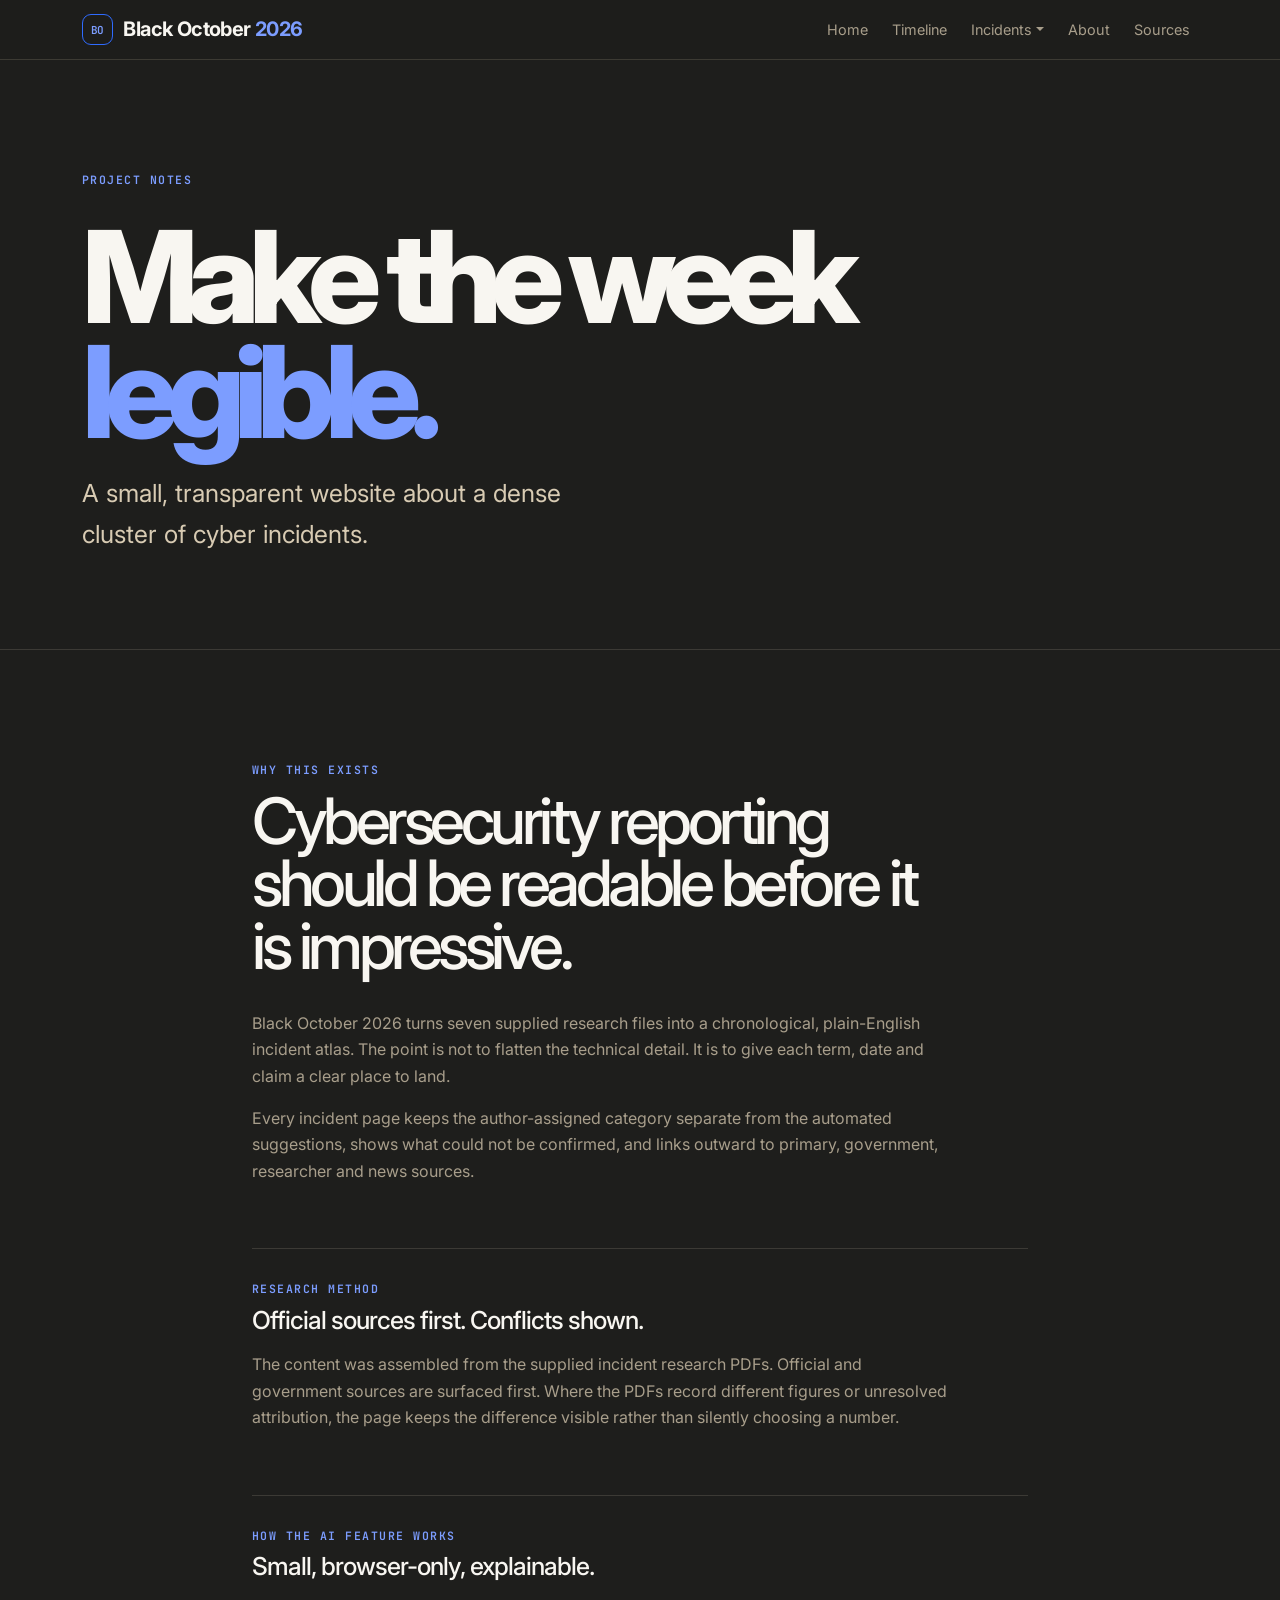
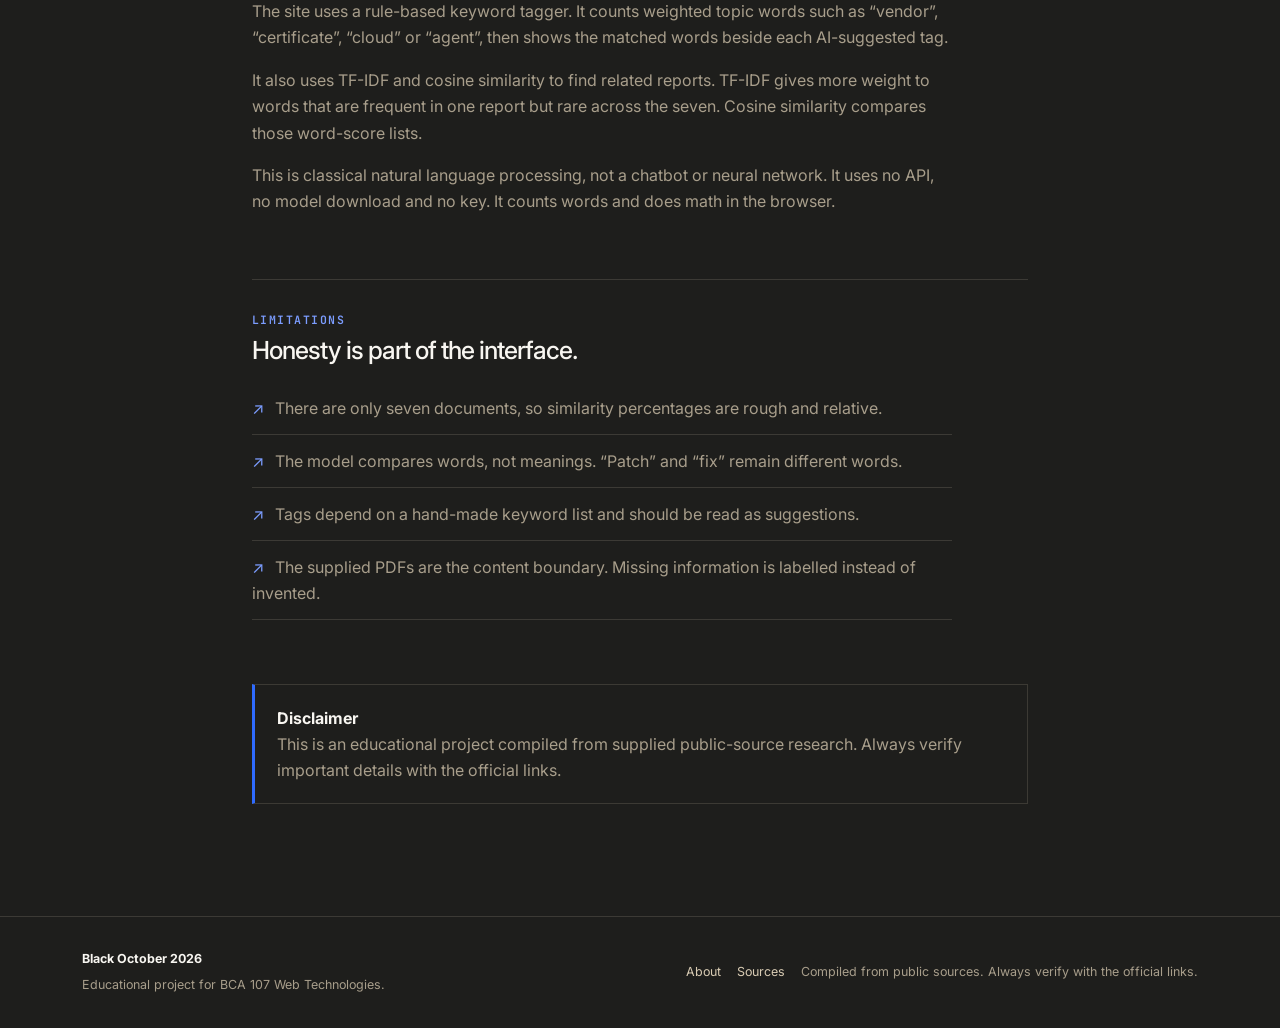
==== about.html @ 9a04f2e3 "First Commit" ====
<!doctype html><html lang="en"><head><meta charset="utf-8"><meta name="viewport" content="width=device-width, initial-scale=1"><meta name="description" content="Black October 2026: a sourced timeline of seven cybersecurity incidents."><title>About the project · Black October 2026</title><link rel="preconnect" href="https://fonts.googleapis.com"><link rel="preconnect" href="https://fonts.gstatic.com" crossorigin><link href="https://fonts.googleapis.com/css2?family=Inter:wght@400;500;600;700;800&family=JetBrains+Mono:wght@400;600&display=swap" rel="stylesheet"><link href="https://cdn.jsdelivr.net/npm/bootstrap@5.3.3/dist/css/bootstrap.min.css" rel="stylesheet"><link rel="stylesheet" href="css/style.css"></head><body  data-root=""><nav class="navbar navbar-expand-lg site-nav sticky-top" aria-label="Primary navigation"><div class="container"><a class="navbar-brand" href="index.html"><span class="brand-mark" aria-hidden="true">BO</span><span>Black October <span class="brand-year">2026</span></span></a><button class="navbar-toggler" type="button" data-bs-toggle="collapse" data-bs-target="#siteNav" aria-controls="siteNav" aria-expanded="false" aria-label="Toggle navigation"><span class="navbar-toggler-icon"></span></button><div class="collapse navbar-collapse" id="siteNav"><ul class="navbar-nav ms-auto align-items-lg-center gap-lg-2"><li class="nav-item"><a class="nav-link" href="index.html">Home</a></li><li class="nav-item"><a class="nav-link" href="index.html#timeline">Timeline</a></li><li class="nav-item dropdown"><a class="nav-link dropdown-toggle" href="#" role="button" data-bs-toggle="dropdown" aria-expanded="false">Incidents</a><ul class="dropdown-menu dropdown-menu-end" id="incident-menu"><li><span class="dropdown-item-text text-muted">Loading incidents…</span></li></ul></li><li class="nav-item"><a class="nav-link" href="about.html">About</a></li><li class="nav-item"><a class="nav-link" href="sources.html">Sources</a></li></ul></div></div></nav><main><section class="page-hero"><div class="container"><div class="eyebrow">Project notes</div><h1>Make the week<br><span>legible.</span></h1><p class="hero-lede">A small, transparent website about a dense cluster of cyber incidents.</p></div></section><section class="content-section"><div class="container narrow-copy"><div class="content-kicker">Why this exists</div><h2>Cybersecurity reporting should be readable before it is impressive.</h2><p>Black October 2026 turns seven supplied research files into a chronological, plain-English incident atlas. The point is not to flatten the technical detail. It is to give each term, date and claim a clear place to land.</p><p>Every incident page keeps the author-assigned category separate from the automated suggestions, shows what could not be confirmed, and links outward to primary, government, researcher and news sources.</p><div class="rule-block"><div class="content-kicker">Research method</div><h3>Official sources first. Conflicts shown.</h3><p>The content was assembled from the supplied incident research PDFs. Official and government sources are surfaced first. Where the PDFs record different figures or unresolved attribution, the page keeps the difference visible rather than silently choosing a number.</p></div><div class="rule-block"><div class="content-kicker">How the AI feature works</div><h3>Small, browser-only, explainable.</h3><p>The site uses a rule-based keyword tagger. It counts weighted topic words such as “vendor”, “certificate”, “cloud” or “agent”, then shows the matched words beside each AI-suggested tag.</p><p>It also uses TF-IDF and cosine similarity to find related reports. TF-IDF gives more weight to words that are frequent in one report but rare across the seven. Cosine similarity compares those word-score lists.</p><p>This is classical natural language processing, not a chatbot or neural network. It uses no API, no model download and no key. It counts words and does math in the browser.</p></div><div class="rule-block"><div class="content-kicker">Limitations</div><h3>Honesty is part of the interface.</h3><ul class="lesson-list"><li>There are only seven documents, so similarity percentages are rough and relative.</li><li>The model compares words, not meanings. “Patch” and “fix” remain different words.</li><li>Tags depend on a hand-made keyword list and should be read as suggestions.</li><li>The supplied PDFs are the content boundary. Missing information is labelled instead of invented.</li></ul></div><div class="disclaimer-box"><strong>Disclaimer</strong><p class="mb-0">This is an educational project compiled from supplied public-source research. Always verify important details with the official links.</p></div></div></section></main><footer class="site-footer"><div class="container d-flex flex-column flex-md-row justify-content-between gap-3"><div><div class="footer-title">Black October 2026</div><p class="mb-0">Educational project for BCA 107 Web Technologies.</p></div><div class="footer-links"><a href="about.html">About</a><a href="sources.html">Sources</a><span>Compiled from public sources. Always verify with the official links.</span></div></div></footer><noscript><div class="container"><div class="alert bo-alert my-4">JavaScript is required to load the timeline and incident reports from events.xml.</div></div></noscript><script src="https://cdn.jsdelivr.net/npm/bootstrap@5.3.3/dist/js/bootstrap.bundle.min.js"></script><script src="js/data.js"></script></body></html>
---- css/style.css ----
:root{--bo-charcoal:#1e1e1c;--bo-charcoal-2:#262624;--bo-charcoal-3:#2f2f2c;--bo-sand:#d8cbb3;--bo-sand-dim:#a89e8b;--bo-blue:#2f6bff;--bo-blue-soft:#7c9dff;--bo-line:rgba(216,203,179,.16);--bo-white:#f8f6f1;--bo-radius:14px}*{box-sizing:border-box}html{scroll-behavior:smooth}body{margin:0;background:var(--bo-charcoal);color:var(--bo-sand);font-family:Inter,system-ui,sans-serif;font-size:16px;line-height:1.65}a{color:var(--bo-blue-soft);text-decoration:none}a:hover{color:var(--bo-white)}:focus-visible{outline:3px solid var(--bo-blue-soft);outline-offset:4px}.site-nav{background:rgba(30,30,28,.92);border-bottom:1px solid var(--bo-line);backdrop-filter:blur(18px)}.navbar-brand{display:flex;gap:.65rem;align-items:center;color:var(--bo-white);font-weight:700;letter-spacing:-.03em}.brand-mark{display:grid;place-items:center;width:31px;height:31px;border:1px solid var(--bo-blue);border-radius:9px;color:var(--bo-blue-soft);font:600 11px 'JetBrains Mono',monospace;letter-spacing:-.08em}.brand-year{color:var(--bo-blue-soft)}.nav-link{color:var(--bo-sand-dim)!important;font-size:.9rem}.nav-link:hover,.nav-link:focus{color:var(--bo-white)!important}.navbar-toggler{border-color:var(--bo-line)}.navbar-toggler-icon{filter:invert(1)}.dropdown-menu{background:var(--bo-charcoal-2);border:1px solid var(--bo-line);border-radius:12px;padding:.5rem}.dropdown-item{color:var(--bo-sand);border-radius:8px;font-size:.9rem}.dropdown-item:hover{color:var(--bo-white);background:var(--bo-charcoal-3)}.hero-section{position:relative;overflow:hidden;min-height:600px;display:flex;align-items:center;border-bottom:1px solid var(--bo-line)}.hero-section:before{content:'';position:absolute;width:680px;height:680px;right:-220px;top:-250px;background:radial-gradient(circle,rgba(47,107,255,.20),transparent 66%);pointer-events:none}.hero-inner{position:relative;padding:8rem 1rem 7rem}.eyebrow,.content-kicker,.section-kicker{font:600 .72rem 'JetBrains Mono',monospace;letter-spacing:.13em;text-transform:uppercase;color:var(--bo-blue-soft)}.eyebrow-line{display:inline-block;width:42px;border-top:1px solid var(--bo-blue);vertical-align:middle;margin:0 .6rem}.hero-section h1,.page-hero h1{font-size:clamp(4rem,11vw,9.4rem);line-height:.9;letter-spacing:-.085em;color:var(--bo-white);margin:2rem 0 1.6rem;font-weight:800}.hero-section h1 span,.page-hero h1 span{color:var(--bo-blue-soft)}.hero-lede{font-size:clamp(1.25rem,2vw,1.55rem);color:var(--bo-sand);max-width:33rem;margin-bottom:.35rem}.hero-meta{font:400 .78rem 'JetBrains Mono',monospace;color:var(--bo-sand-dim)}.hero-actions{display:flex;flex-wrap:wrap;gap:.75rem;margin-top:2.4rem}.bo-btn{background:var(--bo-blue);border:1px solid var(--bo-blue);color:white;border-radius:9px;padding:.75rem 1.1rem;font-weight:600}.bo-btn:hover{background:#4b7dff;border-color:#4b7dff;color:white}.bo-btn-outline{border:1px solid var(--bo-line);border-radius:9px;color:var(--bo-sand);padding:.75rem 1.1rem}.bo-btn-outline:hover{background:var(--bo-charcoal-3);border-color:var(--bo-sand-dim);color:var(--bo-white)}.stats-strip{border-bottom:1px solid var(--bo-line);padding:1rem 0}.stat-card{min-height:106px;background:var(--bo-charcoal-2);border:1px solid var(--bo-line);border-radius:12px;padding:1.1rem 1.2rem;display:flex;flex-direction:column;justify-content:space-between}.stat-card strong{font:600 clamp(1.8rem,4vw,2.75rem) 'JetBrains Mono',monospace;color:var(--bo-white);letter-spacing:-.08em}.stat-card span{font-size:.74rem;text-transform:uppercase;letter-spacing:.1em;color:var(--bo-sand-dim)}.section-block,.reading-section,.content-section{padding:7rem 0}.section-heading{align-items:end;margin-bottom:3.5rem}.section-heading h2,.reading-section h2,.content-section h2{font-size:clamp(2.3rem,5vw,4.5rem);line-height:.98;letter-spacing:-.07em;color:var(--bo-white);margin:.8rem 0}.section-heading h2 span{color:var(--bo-blue-soft)}.section-intro{max-width:27rem;color:var(--bo-sand-dim);margin:0}.filter-panel{border-top:1px solid var(--bo-line);border-bottom:1px solid var(--bo-line);padding:1.25rem 0;margin-bottom:3rem}.filter-top,.filter-controls{display:flex;align-items:end;justify-content:space-between;gap:1rem;flex-wrap:wrap}.filter-controls{margin-top:1rem}.category-chips{display:flex;gap:.5rem;flex-wrap:wrap}.filter-chip{border:1px solid var(--bo-line);background:transparent;color:var(--bo-sand-dim);border-radius:999px;padding:.35rem .75rem;font-size:.8rem}.filter-chip:hover,.filter-chip.active{background:var(--bo-blue);border-color:var(--bo-blue);color:white}.clear-btn{border:0;background:none;color:var(--bo-blue-soft);font-size:.82rem}.control-label{display:flex;flex-direction:column;gap:.35rem;color:var(--bo-sand-dim);font:600 .68rem 'JetBrains Mono',monospace;text-transform:uppercase;letter-spacing:.08em;min-width:170px}.search-control{flex:1;max-width:360px}.bo-select,.bo-input{background:var(--bo-charcoal-2);border:1px solid var(--bo-line);color:var(--bo-sand);border-radius:8px;font:400 .86rem Inter,sans-serif;text-transform:none;letter-spacing:0}.bo-select:focus,.bo-input:focus{background:var(--bo-charcoal-3);border-color:var(--bo-blue);color:var(--bo-white);box-shadow:0 0 0 .18rem rgba(47,107,255,.18)}.bo-select option{background:var(--bo-charcoal-2)}.result-count{font:400 .76rem 'JetBrains Mono',monospace;color:var(--bo-sand-dim);margin-left:auto}.timeline-list{position:relative;padding:1rem 0}.timeline-list:before{content:'';position:absolute;top:0;bottom:0;left:50%;width:1px;background:var(--bo-line)}.timeline-item{width:50%;position:relative;padding:0 3.5rem 5.5rem}.timeline-left{padding-right:3.5rem}.timeline-right{margin-left:50%;padding-left:3.5rem}.timeline-dot{position:absolute;top:3.05rem;width:11px;height:11px;border-radius:50%;background:var(--bo-blue);box-shadow:0 0 0 6px rgba(47,107,255,.1)}.timeline-left .timeline-dot{right:-6px}.timeline-right .timeline-dot{left:-5px}.date-chip{font:600 .72rem 'JetBrains Mono',monospace;color:var(--bo-blue-soft);margin-bottom:.75rem}.timeline-card,.read-card,.source-card,.related-card{background:var(--bo-charcoal-2);border:1px solid var(--bo-line);border-radius:var(--bo-radius);transition:transform .18s ease,background .18s ease,border-color .18s ease}.timeline-card{padding:1.45rem}.timeline-card:hover,.timeline-card:focus{transform:translateY(-3px);background:var(--bo-charcoal-3);border-color:rgba(124,157,255,.45)}.card-topline,.badge-row,.incident-meta,.ai-row,.source-card-top{display:flex;align-items:center;gap:.5rem;flex-wrap:wrap}.card-topline{justify-content:space-between}.mono-label,.source-id{font:600 .72rem 'JetBrains Mono',monospace;color:var(--bo-blue-soft)}.bo-badge{display:inline-flex;align-items:center;border-radius:999px;padding:.24rem .55rem;font-size:.68rem;line-height:1.2;border:1px solid var(--bo-line);color:var(--bo-sand-dim)}.category-badge{color:var(--bo-sand)}.severity-critical{background:var(--bo-blue);border-color:var(--bo-blue);color:white}.severity-high{border-color:var(--bo-blue-soft);color:var(--bo-blue-soft)}.severity-medium{border-color:var(--bo-sand-dim);color:var(--bo-sand)}.timeline-card h3{font-size:1.35rem;line-height:1.15;letter-spacing:-.04em;color:var(--bo-white);margin:1.2rem 0 .75rem}.timeline-card p{color:var(--bo-sand-dim);font-size:.94rem;margin-bottom:1rem}.ai-tags{display:flex;align-items:center;gap:.4rem;flex-wrap:wrap;margin:1rem 0}.ai-tags>span:first-child{font:600 .66rem 'JetBrains Mono',monospace;text-transform:uppercase;letter-spacing:.08em;color:var(--bo-sand-dim)}.ai-badge{color:var(--bo-blue-soft);border-color:rgba(124,157,255,.35);cursor:help}.report-link{display:inline-flex;gap:.3rem;color:var(--bo-white);font-size:.88rem;font-weight:600}.report-link:hover{color:var(--bo-blue-soft)}.empty-state{border:1px dashed var(--bo-line);border-radius:var(--bo-radius);padding:4rem;text-align:center}.empty-state h3{color:var(--bo-white);margin:.5rem 0}.empty-kicker{font:600 .7rem 'JetBrains Mono',monospace;color:var(--bo-blue-soft);text-transform:uppercase}.read-card{height:100%;padding:1.5rem}.read-card:hover{transform:translateY(-3px);background:var(--bo-charcoal-3)}.card-index{font:600 .72rem 'JetBrains Mono',monospace;color:var(--bo-blue-soft)}.read-card h3{color:var(--bo-white);font-size:1.2rem;margin:3rem 0 .7rem}.read-card p{color:var(--bo-sand-dim);font-size:.93rem;margin:0}.site-footer{border-top:1px solid var(--bo-line);padding:2rem 0;color:var(--bo-sand-dim);font-size:.78rem}.footer-title{color:var(--bo-white);font-weight:700;margin-bottom:.35rem}.footer-links{display:flex;gap:1rem;flex-wrap:wrap;align-items:center}.footer-links a{color:var(--bo-sand)}.page-hero{border-bottom:1px solid var(--bo-line);padding:7rem 0 5.5rem}.page-hero.compact{padding-bottom:4rem}.page-hero h1{font-size:clamp(4rem,10vw,8rem);margin-bottom:1.5rem}.narrow-copy{max-width:800px}.narrow-copy>h2{max-width:680px;margin-bottom:2rem}.narrow-copy p{max-width:70ch;color:var(--bo-sand-dim)}.rule-block{border-top:1px solid var(--bo-line);margin-top:4rem;padding-top:2rem}.rule-block h3{color:var(--bo-white);font-size:1.55rem;letter-spacing:-.04em;margin:.6rem 0 1rem}.lesson-list{list-style:none;padding:0;color:var(--bo-sand-dim);max-width:70ch}.lesson-list li{border-bottom:1px solid var(--bo-line);padding:.8rem 0}.lesson-list li:before{content:'↗';color:var(--bo-blue-soft);margin-right:.7rem}.disclaimer-box{margin-top:4rem;border:1px solid var(--bo-line);border-left:3px solid var(--bo-blue);padding:1.2rem 1.4rem;color:var(--bo-sand-dim)}.disclaimer-box strong{color:var(--bo-white)}.source-group{margin-bottom:5rem}.source-group-heading{border-bottom:1px solid var(--bo-line);padding-bottom:1.25rem;margin-bottom:1rem}.source-group-heading h2,.glossary-heading h2{font-size:2rem;margin:.45rem 0;color:var(--bo-white);letter-spacing:-.05em}.source-stack{display:grid;gap:.75rem}.source-card{padding:1.25rem}.source-card.source-primary{border-left:3px solid var(--bo-blue)}.source-card:hover{background:var(--bo-charcoal-3)}.source-card-top{justify-content:space-between}.source-type{font:600 .64rem 'JetBrains Mono',monospace;color:var(--bo-blue-soft);text-transform:uppercase;letter-spacing:.06em}.source-card h3{color:var(--bo-white);font-size:1.05rem;line-height:1.3;margin:.8rem 0 .35rem}.source-meta{font:400 .72rem 'JetBrains Mono',monospace;color:var(--bo-sand-dim)}.source-card p{color:var(--bo-sand-dim);font-size:.88rem;margin:.8rem 0}.source-link{font-size:.82rem;font-weight:600}.glossary-heading{border-top:1px solid var(--bo-line);padding-top:3rem;margin-top:1rem}.glossary-grid{display:grid;grid-template-columns:repeat(2,minmax(0,1fr));gap:.75rem;margin-top:1.5rem}.glossary-row{padding:1rem 1.1rem;border:1px solid var(--bo-line);border-radius:10px;background:var(--bo-charcoal-2)}.glossary-row dt{color:var(--bo-white);font-weight:600;margin-bottom:.3rem}.glossary-row dd{color:var(--bo-sand-dim);font-size:.88rem;margin:0}.incident-main{padding:2rem 0 6rem}.breadcrumb-row{display:flex;gap:.55rem;flex-wrap:wrap;color:var(--bo-sand-dim);font:400 .72rem 'JetBrains Mono',monospace;padding:1rem 0 3rem}.breadcrumb-row a{color:var(--bo-blue-soft)}.incident-layout{display:grid;grid-template-columns:190px minmax(0,820px);gap:5rem;align-items:start;justify-content:center}.report-aside{position:sticky;top:100px}.aside-label{font:600 .67rem 'JetBrains Mono',monospace;color:var(--bo-sand-dim);text-transform:uppercase;letter-spacing:.1em;margin-bottom:1rem}.report-nav{border-left:1px solid var(--bo-line);display:grid}.report-nav a{padding:.3rem 0 .3rem 1rem;color:var(--bo-sand-dim);font-size:.8rem}.report-nav a:hover{color:var(--bo-white);border-left:2px solid var(--bo-blue);margin-left:-1px}.incident-header{border-bottom:1px solid var(--bo-line);padding-bottom:3rem;margin-bottom:3rem}.incident-number{font:600 .72rem 'JetBrains Mono',monospace;color:var(--bo-blue-soft);text-transform:uppercase;letter-spacing:.12em}.incident-header h1{color:var(--bo-white);font-size:clamp(2.5rem,5vw,5rem);line-height:.98;letter-spacing:-.07em;margin:1.25rem 0}.incident-meta{font:400 .75rem 'JetBrains Mono',monospace;color:var(--bo-sand-dim)}.status-line{color:var(--bo-sand-dim);font-size:.9rem;margin:1.5rem 0 0;max-width:70ch}.report-section{scroll-margin-top:100px;border-bottom:1px solid var(--bo-line);padding:0 0 3.5rem;margin-bottom:3.5rem}.report-section h2{color:var(--bo-white);font-size:2.3rem;letter-spacing:-.06em;line-height:1;margin:.65rem 0 1.7rem}.copy-stack{max-width:70ch}.copy-stack p{color:var(--bo-sand-dim);margin-bottom:1.1rem}.facts-grid{display:grid;grid-template-columns:repeat(2,minmax(0,1fr));border:1px solid var(--bo-line);border-radius:var(--bo-radius);overflow:hidden}.fact-cell{padding:1.15rem;border-right:1px solid var(--bo-line);border-bottom:1px solid var(--bo-line)}.fact-cell:nth-child(even){border-right:0}.fact-cell dt{font:600 .66rem 'JetBrains Mono',monospace;color:var(--bo-blue-soft);text-transform:uppercase;letter-spacing:.08em;margin-bottom:.45rem}.fact-cell dd{color:var(--bo-sand);margin:0;font-size:.9rem}.mini-timeline{border-left:1px solid var(--bo-blue);padding-left:1.5rem;display:grid;gap:1.5rem}.mini-event{position:relative}.mini-event:before{content:'';position:absolute;left:-1.83rem;top:.4rem;width:9px;height:9px;background:var(--bo-blue);border-radius:50%}.mini-date{font:600 .72rem 'JetBrains Mono',monospace;color:var(--bo-blue-soft)}.mini-event p{color:var(--bo-sand-dim);margin:.35rem 0}.source-refs{display:flex;gap:.4rem}.source-ref{font:600 .7rem 'JetBrains Mono',monospace}.lessons-grid{display:grid;grid-template-columns:repeat(2,minmax(0,1fr));gap:.75rem}.lesson-card{border:1px solid var(--bo-line);padding:1rem;border-radius:10px;background:var(--bo-charcoal-2);display:flex;gap:.85rem}.lesson-card span{font:600 .72rem 'JetBrains Mono',monospace;color:var(--bo-blue-soft)}.lesson-card p{margin:0;color:var(--bo-sand-dim);font-size:.9rem}.glossary-list{display:grid;gap:.7rem}.glossary-list .glossary-row{display:grid;grid-template-columns:220px 1fr;gap:1rem}.bo-accordion .accordion-item{background:var(--bo-charcoal-2);border:1px solid var(--bo-line);border-radius:var(--bo-radius);overflow:hidden}.bo-accordion .accordion-button{background:var(--bo-charcoal-2);color:var(--bo-white);box-shadow:none}.bo-accordion .accordion-button:not(.collapsed){background:var(--bo-charcoal-3);color:var(--bo-white)}.bo-accordion .accordion-button:after{filter:invert(1)}.accordion-body{color:var(--bo-sand-dim)}.muted-copy{color:var(--bo-sand-dim);font-size:.9rem}.info-chip{border:1px solid var(--bo-line);border-radius:50%;width:25px;height:25px;display:grid;place-items:center;color:var(--bo-blue-soft);cursor:help}.related-list{display:grid;grid-template-columns:repeat(3,minmax(0,1fr));gap:.75rem}.related-card{padding:1.1rem}.related-card:hover{background:var(--bo-charcoal-3);transform:translateY(-2px)}.related-card h3{font-size:1rem;color:var(--bo-white);line-height:1.25;margin:0 0 1rem}.similarity{font:600 .68rem 'JetBrains Mono',monospace;color:var(--bo-blue-soft)}.related-card p{color:var(--bo-sand-dim);font-size:.78rem;margin:.6rem 0 0}.incident-nav{display:flex;justify-content:space-between;gap:1rem;margin-top:-1rem}.prev-next{border:1px solid var(--bo-line);border-radius:10px;padding:1rem;display:flex;flex-direction:column;gap:.25rem;max-width:48%;background:var(--bo-charcoal-2)}.prev-next:hover{background:var(--bo-charcoal-3)}.prev-next.next{margin-left:auto;text-align:right}.prev-next span{font:600 .66rem 'JetBrains Mono',monospace;color:var(--bo-blue-soft);text-transform:uppercase}.prev-next strong{color:var(--bo-white);font-size:.9rem}.bo-alert{background:rgba(47,107,255,.12);border:1px solid rgba(124,157,255,.4);color:var(--bo-sand);border-radius:10px}.d-none{display:none!important}@media(max-width:991px){.hero-inner{padding:6rem 1rem}.incident-layout{grid-template-columns:1fr;gap:1rem}.report-aside{position:static}.report-nav{display:flex;flex-wrap:wrap;border-left:0;border-bottom:1px solid var(--bo-line);padding-bottom:.8rem;gap:.15rem .8rem}.report-nav a{padding:.3rem 0}.report-nav a:hover{border-left:0;margin:0;border-bottom:2px solid var(--bo-blue)}.incident-report{max-width:820px}.timeline-item{padding-bottom:4rem}.section-block,.reading-section,.content-section{padding:5rem 0}}@media(max-width:767px){.hero-section{min-height:560px}.hero-section h1{font-size:clamp(4rem,19vw,6.5rem)}.timeline-list:before{left:9px}.timeline-item,.timeline-left,.timeline-right{width:100%;margin:0;padding:0 0 3rem 2.2rem}.timeline-left .timeline-dot,.timeline-right .timeline-dot{left:4px;right:auto}.timeline-card{padding:1.1rem}.filter-controls{align-items:stretch;flex-direction:column}.search-control{max-width:none}.result-count{margin-left:0}.glossary-grid,.lessons-grid,.related-list{grid-template-columns:1fr}.glossary-list .glossary-row{grid-template-columns:1fr;gap:.25rem}.facts-grid{grid-template-columns:1fr}.fact-cell,.fact-cell:nth-child(even){border-right:0}.page-hero{padding:5rem 0 4rem}.incident-header h1{font-size:clamp(2.5rem,12vw,4rem)}.incident-nav{flex-direction:column}.prev-next{max-width:none}.prev-next.next{text-align:left;margin-left:0}.footer-links{align-items:flex-start;flex-direction:column;gap:.45rem}}
@media(prefers-reduced-motion:reduce){*,*:before,*:after{scroll-behavior:auto!important;transition:none!important}}
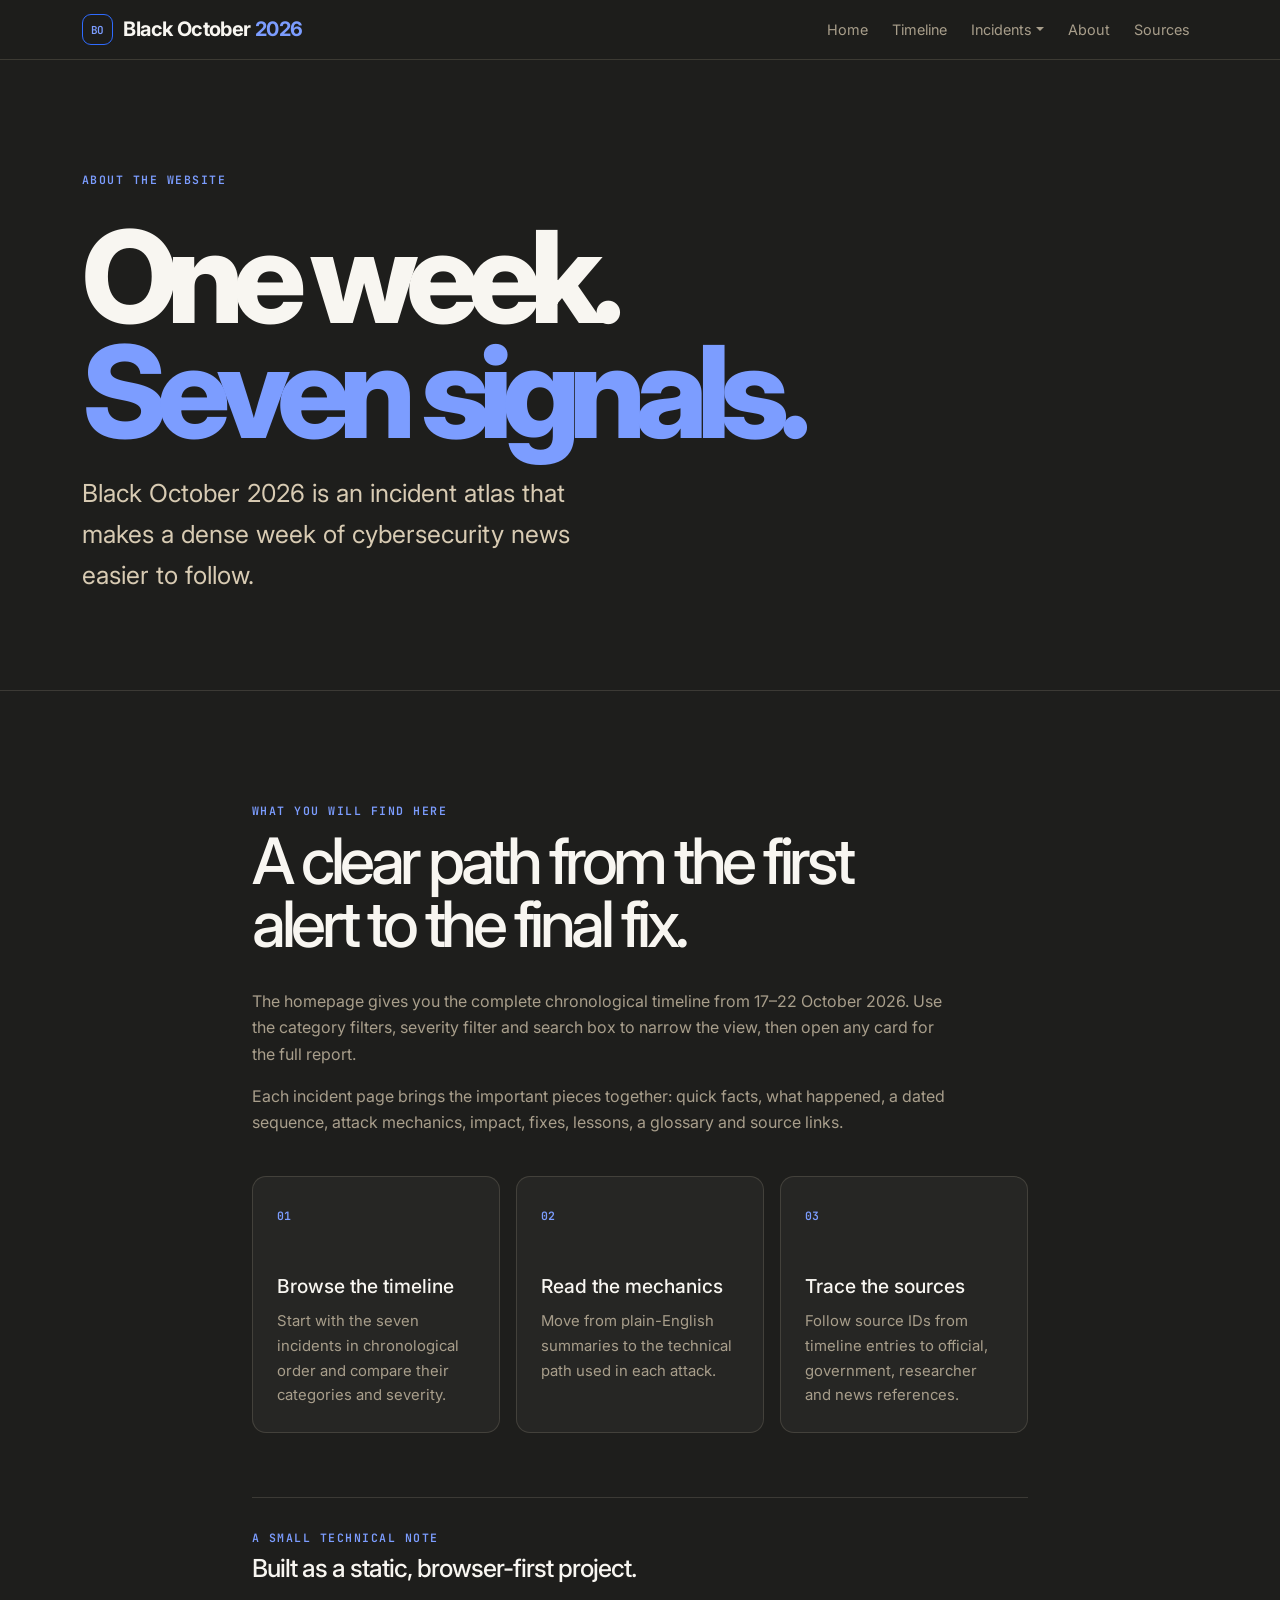
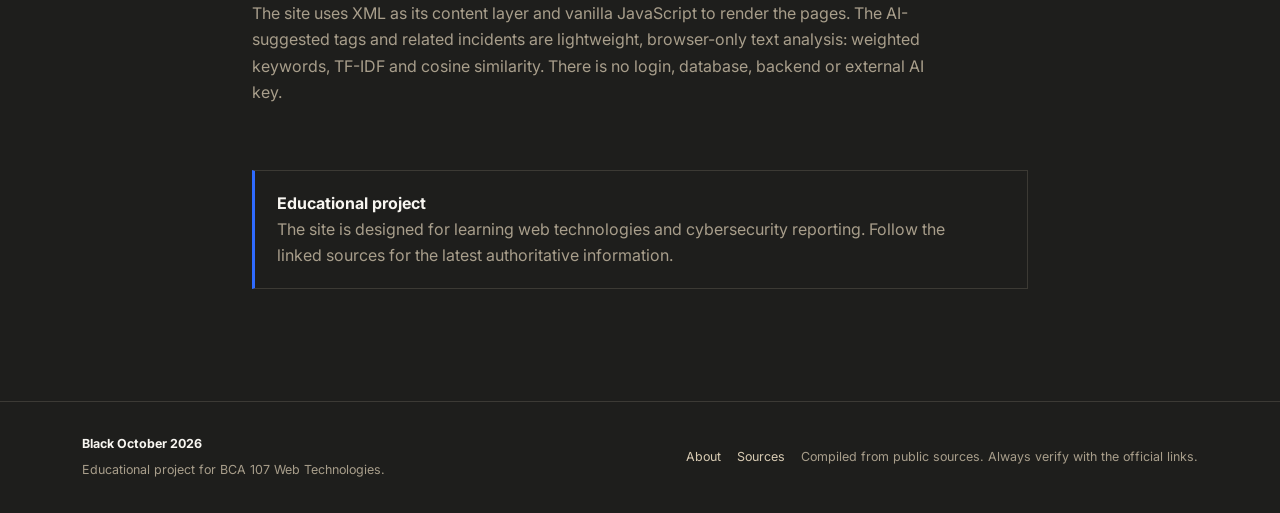
==== commit 7d0aa8cf: "Fix incident content rendering and simplify site overview" ====
--- a/about.html
+++ b/about.html
@@ -1 +1 @@
-<!doctype html><html lang="en"><head><meta charset="utf-8"><meta name="viewport" content="width=device-width, initial-scale=1"><meta name="description" content="Black October 2026: a sourced timeline of seven cybersecurity incidents."><title>About the project · Black October 2026</title><link rel="preconnect" href="https://fonts.googleapis.com"><link rel="preconnect" href="https://fonts.gstatic.com" crossorigin><link href="https://fonts.googleapis.com/css2?family=Inter:wght@400;500;600;700;800&family=JetBrains+Mono:wght@400;600&display=swap" rel="stylesheet"><link href="https://cdn.jsdelivr.net/npm/bootstrap@5.3.3/dist/css/bootstrap.min.css" rel="stylesheet"><link rel="stylesheet" href="css/style.css"></head><body  data-root=""><nav class="navbar navbar-expand-lg site-nav sticky-top" aria-label="Primary navigation"><div class="container"><a class="navbar-brand" href="index.html"><span class="brand-mark" aria-hidden="true">BO</span><span>Black October <span class="brand-year">2026</span></span></a><button class="navbar-toggler" type="button" data-bs-toggle="collapse" data-bs-target="#siteNav" aria-controls="siteNav" aria-expanded="false" aria-label="Toggle navigation"><span class="navbar-toggler-icon"></span></button><div class="collapse navbar-collapse" id="siteNav"><ul class="navbar-nav ms-auto align-items-lg-center gap-lg-2"><li class="nav-item"><a class="nav-link" href="index.html">Home</a></li><li class="nav-item"><a class="nav-link" href="index.html#timeline">Timeline</a></li><li class="nav-item dropdown"><a class="nav-link dropdown-toggle" href="#" role="button" data-bs-toggle="dropdown" aria-expanded="false">Incidents</a><ul class="dropdown-menu dropdown-menu-end" id="incident-menu"><li><span class="dropdown-item-text text-muted">Loading incidents…</span></li></ul></li><li class="nav-item"><a class="nav-link" href="about.html">About</a></li><li class="nav-item"><a class="nav-link" href="sources.html">Sources</a></li></ul></div></div></nav><main><section class="page-hero"><div class="container"><div class="eyebrow">Project notes</div><h1>Make the week<br><span>legible.</span></h1><p class="hero-lede">A small, transparent website about a dense cluster of cyber incidents.</p></div></section><section class="content-section"><div class="container narrow-copy"><div class="content-kicker">Why this exists</div><h2>Cybersecurity reporting should be readable before it is impressive.</h2><p>Black October 2026 turns seven supplied research files into a chronological, plain-English incident atlas. The point is not to flatten the technical detail. It is to give each term, date and claim a clear place to land.</p><p>Every incident page keeps the author-assigned category separate from the automated suggestions, shows what could not be confirmed, and links outward to primary, government, researcher and news sources.</p><div class="rule-block"><div class="content-kicker">Research method</div><h3>Official sources first. Conflicts shown.</h3><p>The content was assembled from the supplied incident research PDFs. Official and government sources are surfaced first. Where the PDFs record different figures or unresolved attribution, the page keeps the difference visible rather than silently choosing a number.</p></div><div class="rule-block"><div class="content-kicker">How the AI feature works</div><h3>Small, browser-only, explainable.</h3><p>The site uses a rule-based keyword tagger. It counts weighted topic words such as “vendor”, “certificate”, “cloud” or “agent”, then shows the matched words beside each AI-suggested tag.</p><p>It also uses TF-IDF and cosine similarity to find related reports. TF-IDF gives more weight to words that are frequent in one report but rare across the seven. Cosine similarity compares those word-score lists.</p><p>This is classical natural language processing, not a chatbot or neural network. It uses no API, no model download and no key. It counts words and does math in the browser.</p></div><div class="rule-block"><div class="content-kicker">Limitations</div><h3>Honesty is part of the interface.</h3><ul class="lesson-list"><li>There are only seven documents, so similarity percentages are rough and relative.</li><li>The model compares words, not meanings. “Patch” and “fix” remain different words.</li><li>Tags depend on a hand-made keyword list and should be read as suggestions.</li><li>The supplied PDFs are the content boundary. Missing information is labelled instead of invented.</li></ul></div><div class="disclaimer-box"><strong>Disclaimer</strong><p class="mb-0">This is an educational project compiled from supplied public-source research. Always verify important details with the official links.</p></div></div></section></main><footer class="site-footer"><div class="container d-flex flex-column flex-md-row justify-content-between gap-3"><div><div class="footer-title">Black October 2026</div><p class="mb-0">Educational project for BCA 107 Web Technologies.</p></div><div class="footer-links"><a href="about.html">About</a><a href="sources.html">Sources</a><span>Compiled from public sources. Always verify with the official links.</span></div></div></footer><noscript><div class="container"><div class="alert bo-alert my-4">JavaScript is required to load the timeline and incident reports from events.xml.</div></div></noscript><script src="https://cdn.jsdelivr.net/npm/bootstrap@5.3.3/dist/js/bootstrap.bundle.min.js"></script><script src="js/data.js"></script></body></html>+<!doctype html><html lang="en"><head><meta charset="utf-8"><meta name="viewport" content="width=device-width, initial-scale=1"><meta name="description" content="Black October 2026: a sourced timeline of seven cybersecurity incidents."><title>About the project · Black October 2026</title><link rel="preconnect" href="https://fonts.googleapis.com"><link rel="preconnect" href="https://fonts.gstatic.com" crossorigin><link href="https://fonts.googleapis.com/css2?family=Inter:wght@400;500;600;700;800&family=JetBrains+Mono:wght@400;600&display=swap" rel="stylesheet"><link href="https://cdn.jsdelivr.net/npm/bootstrap@5.3.3/dist/css/bootstrap.min.css" rel="stylesheet"><link rel="stylesheet" href="css/style.css"></head><body  data-root=""><nav class="navbar navbar-expand-lg site-nav sticky-top" aria-label="Primary navigation"><div class="container"><a class="navbar-brand" href="index.html"><span class="brand-mark" aria-hidden="true">BO</span><span>Black October <span class="brand-year">2026</span></span></a><button class="navbar-toggler" type="button" data-bs-toggle="collapse" data-bs-target="#siteNav" aria-controls="siteNav" aria-expanded="false" aria-label="Toggle navigation"><span class="navbar-toggler-icon"></span></button><div class="collapse navbar-collapse" id="siteNav"><ul class="navbar-nav ms-auto align-items-lg-center gap-lg-2"><li class="nav-item"><a class="nav-link" href="index.html">Home</a></li><li class="nav-item"><a class="nav-link" href="index.html#timeline">Timeline</a></li><li class="nav-item dropdown"><a class="nav-link dropdown-toggle" href="#" role="button" data-bs-toggle="dropdown" aria-expanded="false">Incidents</a><ul class="dropdown-menu dropdown-menu-end" id="incident-menu"><li><span class="dropdown-item-text text-muted">Loading incidents…</span></li></ul></li><li class="nav-item"><a class="nav-link" href="about.html">About</a></li><li class="nav-item"><a class="nav-link" href="sources.html">Sources</a></li></ul></div></div></nav><main><section class="page-hero"><div class="container"><div class="eyebrow">About the website</div><h1>One week.<br><span>Seven signals.</span></h1><p class="hero-lede">Black October 2026 is an incident atlas that makes a dense week of cybersecurity news easier to follow.</p></div></section><section class="content-section"><div class="container narrow-copy"><div class="content-kicker">What you will find here</div><h2>A clear path from the first alert to the final fix.</h2><p>The homepage gives you the complete chronological timeline from 17–22 October 2026. Use the category filters, severity filter and search box to narrow the view, then open any card for the full report.</p><p>Each incident page brings the important pieces together: quick facts, what happened, a dated sequence, attack mechanics, impact, fixes, lessons, a glossary and source links.</p><div class="row g-3 mt-4"><div class="col-md-4"><article class="read-card"><span class="card-index">01</span><h3>Browse the timeline</h3><p>Start with the seven incidents in chronological order and compare their categories and severity.</p></article></div><div class="col-md-4"><article class="read-card"><span class="card-index">02</span><h3>Read the mechanics</h3><p>Move from plain-English summaries to the technical path used in each attack.</p></article></div><div class="col-md-4"><article class="read-card"><span class="card-index">03</span><h3>Trace the sources</h3><p>Follow source IDs from timeline entries to official, government, researcher and news references.</p></article></div></div><div class="rule-block"><div class="content-kicker">A small technical note</div><h3>Built as a static, browser-first project.</h3><p>The site uses XML as its content layer and vanilla JavaScript to render the pages. The AI-suggested tags and related incidents are lightweight, browser-only text analysis: weighted keywords, TF-IDF and cosine similarity. There is no login, database, backend or external AI key.</p></div><div class="disclaimer-box"><strong>Educational project</strong><p class="mb-0">The site is designed for learning web technologies and cybersecurity reporting. Follow the linked sources for the latest authoritative information.</p></div></div></section></main><footer class="site-footer"><div class="container d-flex flex-column flex-md-row justify-content-between gap-3"><div><div class="footer-title">Black October 2026</div><p class="mb-0">Educational project for BCA 107 Web Technologies.</p></div><div class="footer-links"><a href="about.html">About</a><a href="sources.html">Sources</a><span>Compiled from public sources. Always verify with the official links.</span></div></div></footer><noscript><div class="container"><div class="alert bo-alert my-4">JavaScript is required to load the timeline and incident reports from events.xml.</div></div></noscript><script src="https://cdn.jsdelivr.net/npm/bootstrap@5.3.3/dist/js/bootstrap.bundle.min.js"></script><script src="js/data.js"></script></body></html>
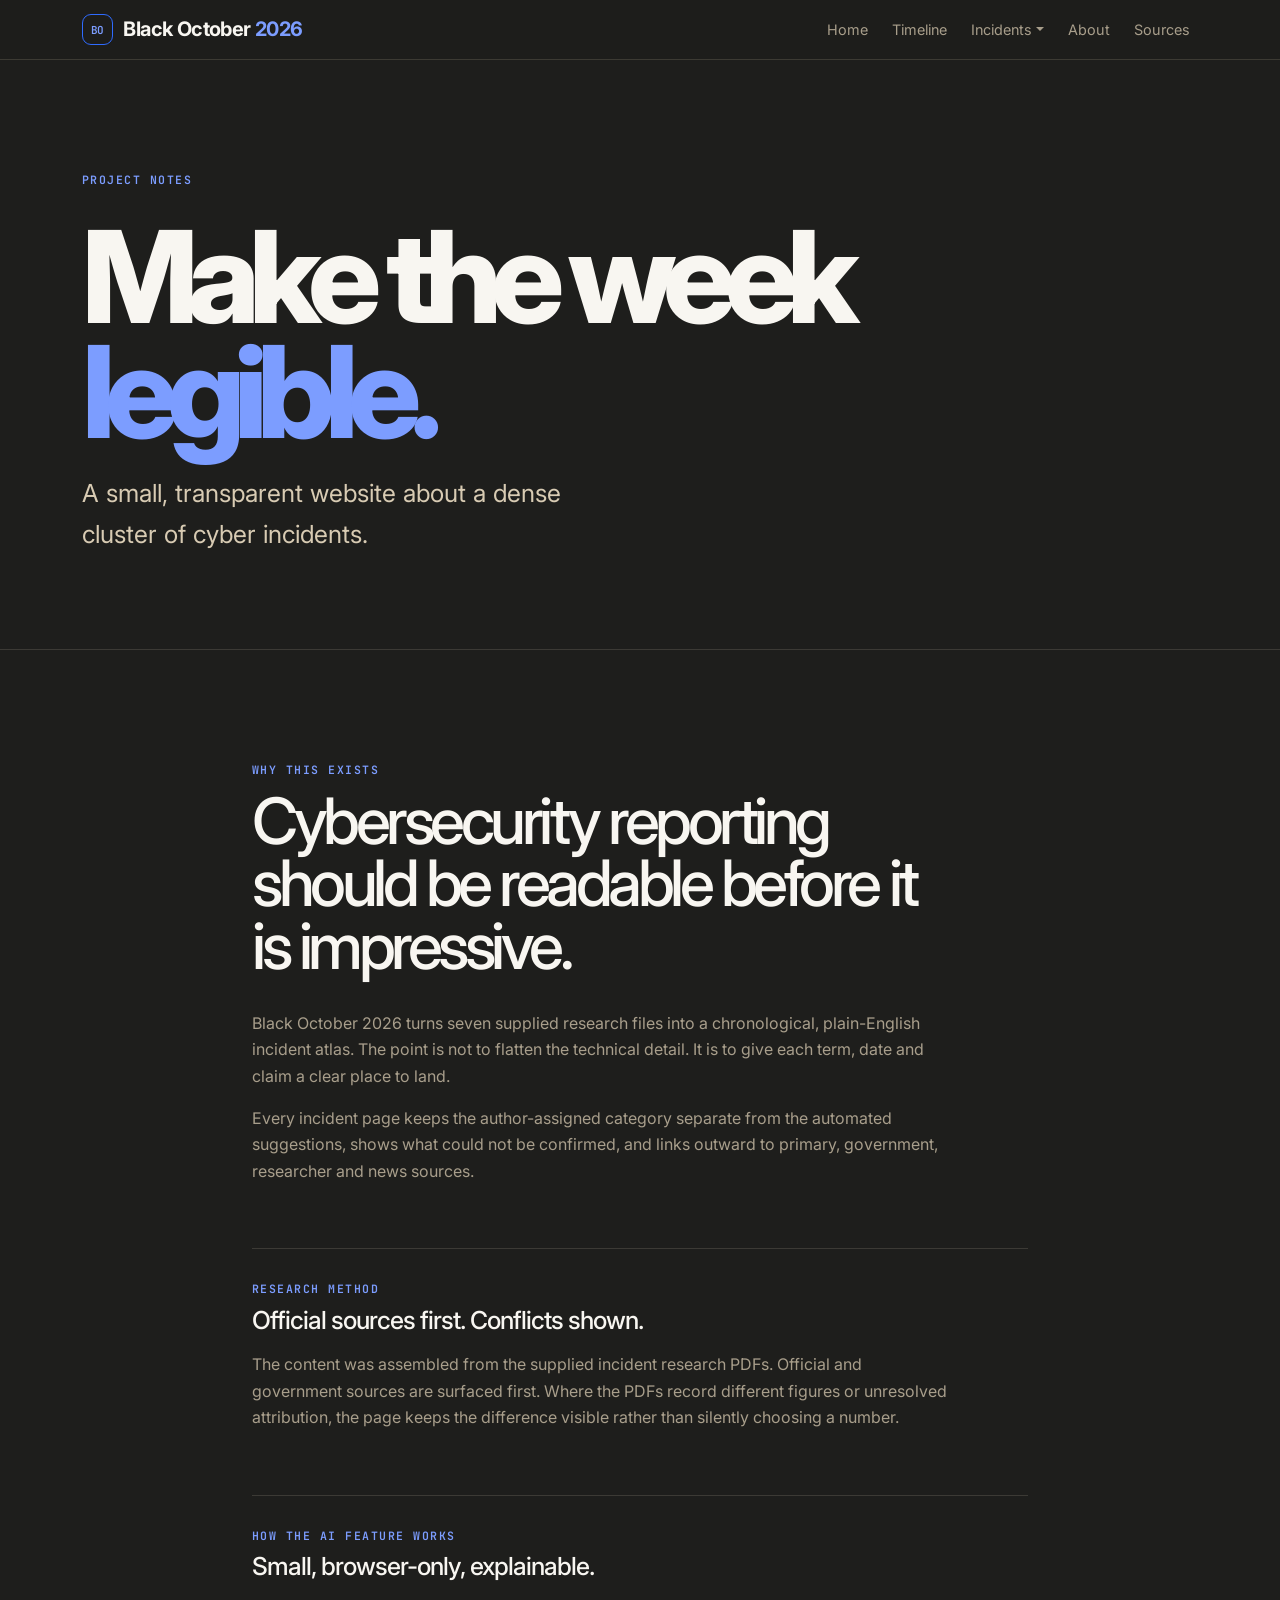
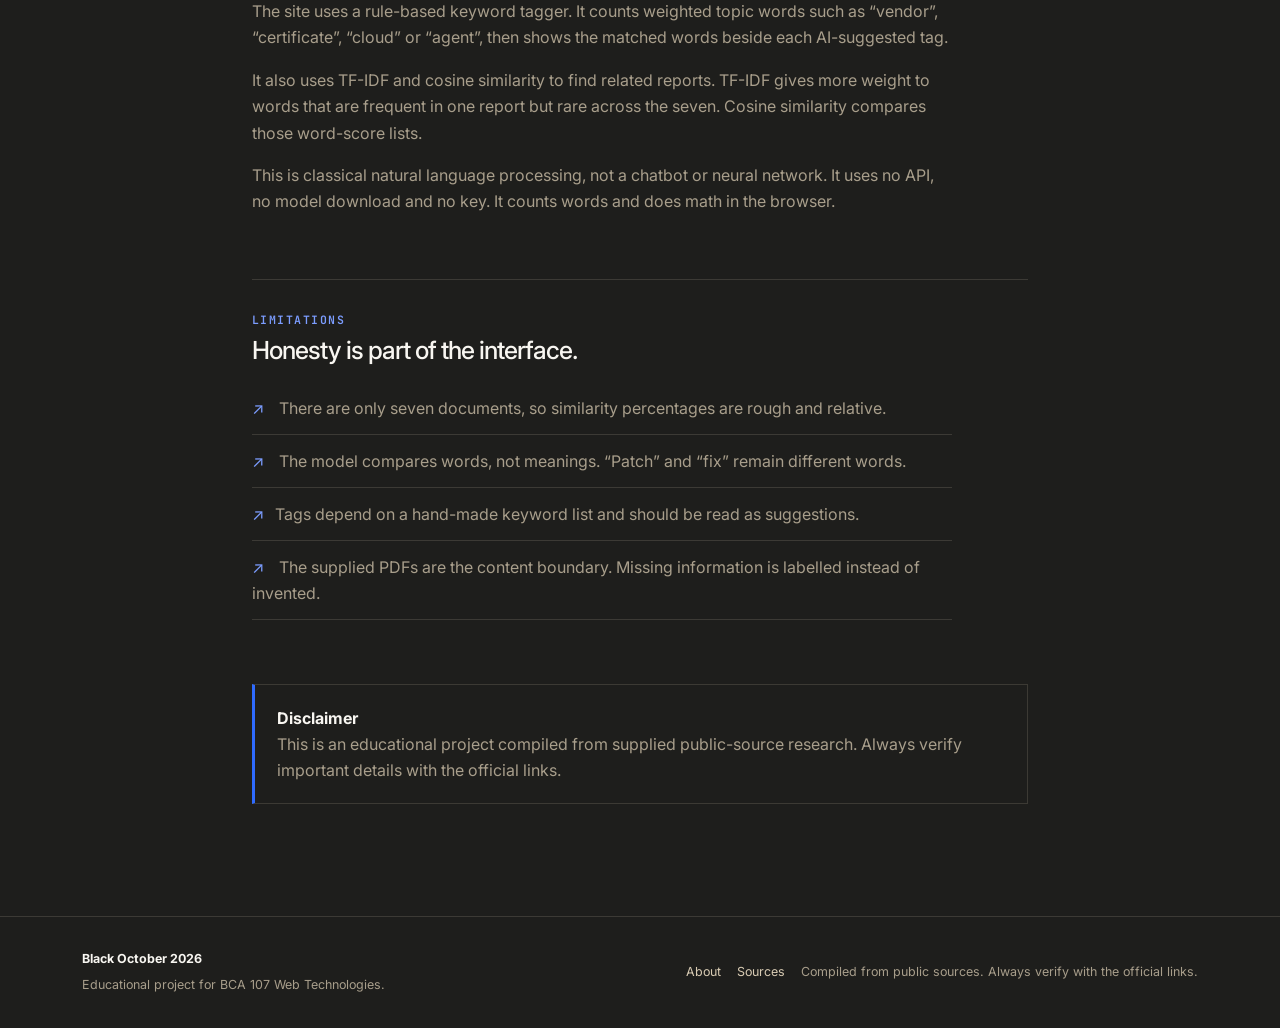
==== commit 05565219: "Refine content and structure" ====
--- a/about.html
+++ b/about.html
@@ -1 +1,170 @@
-<!doctype html><html lang="en"><head><meta charset="utf-8"><meta name="viewport" content="width=device-width, initial-scale=1"><meta name="description" content="Black October 2026: a sourced timeline of seven cybersecurity incidents."><title>About the project · Black October 2026</title><link rel="preconnect" href="https://fonts.googleapis.com"><link rel="preconnect" href="https://fonts.gstatic.com" crossorigin><link href="https://fonts.googleapis.com/css2?family=Inter:wght@400;500;600;700;800&family=JetBrains+Mono:wght@400;600&display=swap" rel="stylesheet"><link href="https://cdn.jsdelivr.net/npm/bootstrap@5.3.3/dist/css/bootstrap.min.css" rel="stylesheet"><link rel="stylesheet" href="css/style.css"></head><body  data-root=""><nav class="navbar navbar-expand-lg site-nav sticky-top" aria-label="Primary navigation"><div class="container"><a class="navbar-brand" href="index.html"><span class="brand-mark" aria-hidden="true">BO</span><span>Black October <span class="brand-year">2026</span></span></a><button class="navbar-toggler" type="button" data-bs-toggle="collapse" data-bs-target="#siteNav" aria-controls="siteNav" aria-expanded="false" aria-label="Toggle navigation"><span class="navbar-toggler-icon"></span></button><div class="collapse navbar-collapse" id="siteNav"><ul class="navbar-nav ms-auto align-items-lg-center gap-lg-2"><li class="nav-item"><a class="nav-link" href="index.html">Home</a></li><li class="nav-item"><a class="nav-link" href="index.html#timeline">Timeline</a></li><li class="nav-item dropdown"><a class="nav-link dropdown-toggle" href="#" role="button" data-bs-toggle="dropdown" aria-expanded="false">Incidents</a><ul class="dropdown-menu dropdown-menu-end" id="incident-menu"><li><span class="dropdown-item-text text-muted">Loading incidents…</span></li></ul></li><li class="nav-item"><a class="nav-link" href="about.html">About</a></li><li class="nav-item"><a class="nav-link" href="sources.html">Sources</a></li></ul></div></div></nav><main><section class="page-hero"><div class="container"><div class="eyebrow">About the website</div><h1>One week.<br><span>Seven signals.</span></h1><p class="hero-lede">Black October 2026 is an incident atlas that makes a dense week of cybersecurity news easier to follow.</p></div></section><section class="content-section"><div class="container narrow-copy"><div class="content-kicker">What you will find here</div><h2>A clear path from the first alert to the final fix.</h2><p>The homepage gives you the complete chronological timeline from 17–22 October 2026. Use the category filters, severity filter and search box to narrow the view, then open any card for the full report.</p><p>Each incident page brings the important pieces together: quick facts, what happened, a dated sequence, attack mechanics, impact, fixes, lessons, a glossary and source links.</p><div class="row g-3 mt-4"><div class="col-md-4"><article class="read-card"><span class="card-index">01</span><h3>Browse the timeline</h3><p>Start with the seven incidents in chronological order and compare their categories and severity.</p></article></div><div class="col-md-4"><article class="read-card"><span class="card-index">02</span><h3>Read the mechanics</h3><p>Move from plain-English summaries to the technical path used in each attack.</p></article></div><div class="col-md-4"><article class="read-card"><span class="card-index">03</span><h3>Trace the sources</h3><p>Follow source IDs from timeline entries to official, government, researcher and news references.</p></article></div></div><div class="rule-block"><div class="content-kicker">A small technical note</div><h3>Built as a static, browser-first project.</h3><p>The site uses XML as its content layer and vanilla JavaScript to render the pages. The AI-suggested tags and related incidents are lightweight, browser-only text analysis: weighted keywords, TF-IDF and cosine similarity. There is no login, database, backend or external AI key.</p></div><div class="disclaimer-box"><strong>Educational project</strong><p class="mb-0">The site is designed for learning web technologies and cybersecurity reporting. Follow the linked sources for the latest authoritative information.</p></div></div></section></main><footer class="site-footer"><div class="container d-flex flex-column flex-md-row justify-content-between gap-3"><div><div class="footer-title">Black October 2026</div><p class="mb-0">Educational project for BCA 107 Web Technologies.</p></div><div class="footer-links"><a href="about.html">About</a><a href="sources.html">Sources</a><span>Compiled from public sources. Always verify with the official links.</span></div></div></footer><noscript><div class="container"><div class="alert bo-alert my-4">JavaScript is required to load the timeline and incident reports from events.xml.</div></div></noscript><script src="https://cdn.jsdelivr.net/npm/bootstrap@5.3.3/dist/js/bootstrap.bundle.min.js"></script><script src="js/data.js"></script></body></html>+<!doctype html>
+<html lang="en">
+  <head>
+    <meta charset="utf-8" />
+    <meta name="viewport" content="width=device-width, initial-scale=1" />
+    <meta
+      name="description"
+      content="Black October 2026: a sourced timeline of seven cybersecurity incidents."
+    />
+    <title>About the project · Black October 2026</title>
+    <link rel="preconnect" href="https://fonts.googleapis.com" />
+    <link rel="preconnect" href="https://fonts.gstatic.com" crossorigin />
+    <link
+      href="https://fonts.googleapis.com/css2?family=Inter:wght@400;500;600;700;800&family=JetBrains+Mono:wght@400;600&display=swap"
+      rel="stylesheet"
+    />
+    <link
+      href="https://cdn.jsdelivr.net/npm/bootstrap@5.3.3/dist/css/bootstrap.min.css"
+      rel="stylesheet"
+    />
+    <link rel="stylesheet" href="css/style.css" />
+  </head>
+  <body data-root="">
+    <nav class="navbar navbar-expand-lg site-nav sticky-top" aria-label="Primary navigation">
+      <div class="container">
+        <a class="navbar-brand" href="index.html"
+          ><span class="brand-mark" aria-hidden="true">BO</span
+          ><span>Black October <span class="brand-year">2026</span></span></a
+        ><button
+          class="navbar-toggler"
+          type="button"
+          data-bs-toggle="collapse"
+          data-bs-target="#siteNav"
+          aria-controls="siteNav"
+          aria-expanded="false"
+          aria-label="Toggle navigation"
+        >
+          <span class="navbar-toggler-icon"></span>
+        </button>
+        <div class="collapse navbar-collapse" id="siteNav">
+          <ul class="navbar-nav ms-auto align-items-lg-center gap-lg-2">
+            <li class="nav-item"><a class="nav-link" href="index.html">Home</a></li>
+            <li class="nav-item"><a class="nav-link" href="index.html#timeline">Timeline</a></li>
+            <li class="nav-item dropdown">
+              <a
+                class="nav-link dropdown-toggle"
+                href="#"
+                role="button"
+                data-bs-toggle="dropdown"
+                aria-expanded="false"
+                >Incidents</a
+              >
+              <ul class="dropdown-menu dropdown-menu-end" id="incident-menu">
+                <li><span class="dropdown-item-text text-muted">Loading incidents…</span></li>
+              </ul>
+            </li>
+            <li class="nav-item"><a class="nav-link" href="about.html">About</a></li>
+            <li class="nav-item"><a class="nav-link" href="sources.html">Sources</a></li>
+          </ul>
+        </div>
+      </div>
+    </nav>
+    <main>
+      <section class="page-hero">
+        <div class="container">
+          <div class="eyebrow">Project notes</div>
+          <h1>Make the week<br /><span>legible.</span></h1>
+          <p class="hero-lede">
+            A small, transparent website about a dense cluster of cyber incidents.
+          </p>
+        </div>
+      </section>
+      <section class="content-section">
+        <div class="container narrow-copy">
+          <div class="content-kicker">Why this exists</div>
+          <h2>Cybersecurity reporting should be readable before it is impressive.</h2>
+          <p>
+            Black October 2026 turns seven supplied research files into a chronological,
+            plain-English incident atlas. The point is not to flatten the technical detail. It is to
+            give each term, date and claim a clear place to land.
+          </p>
+          <p>
+            Every incident page keeps the author-assigned category separate from the automated
+            suggestions, shows what could not be confirmed, and links outward to primary,
+            government, researcher and news sources.
+          </p>
+          <div class="rule-block">
+            <div class="content-kicker">Research method</div>
+            <h3>Official sources first. Conflicts shown.</h3>
+            <p>
+              The content was assembled from the supplied incident research PDFs. Official and
+              government sources are surfaced first. Where the PDFs record different figures or
+              unresolved attribution, the page keeps the difference visible rather than silently
+              choosing a number.
+            </p>
+          </div>
+          <div class="rule-block">
+            <div class="content-kicker">How the AI feature works</div>
+            <h3>Small, browser-only, explainable.</h3>
+            <p>
+              The site uses a rule-based keyword tagger. It counts weighted topic words such as
+              “vendor”, “certificate”, “cloud” or “agent”, then shows the matched words beside each
+              AI-suggested tag.
+            </p>
+            <p>
+              It also uses TF-IDF and cosine similarity to find related reports. TF-IDF gives more
+              weight to words that are frequent in one report but rare across the seven. Cosine
+              similarity compares those word-score lists.
+            </p>
+            <p>
+              This is classical natural language processing, not a chatbot or neural network. It
+              uses no API, no model download and no key. It counts words and does math in the
+              browser.
+            </p>
+          </div>
+          <div class="rule-block">
+            <div class="content-kicker">Limitations</div>
+            <h3>Honesty is part of the interface.</h3>
+            <ul class="lesson-list">
+              <li>
+                There are only seven documents, so similarity percentages are rough and relative.
+              </li>
+              <li>
+                The model compares words, not meanings. “Patch” and “fix” remain different words.
+              </li>
+              <li>Tags depend on a hand-made keyword list and should be read as suggestions.</li>
+              <li>
+                The supplied PDFs are the content boundary. Missing information is labelled instead
+                of invented.
+              </li>
+            </ul>
+          </div>
+          <div class="disclaimer-box">
+            <strong>Disclaimer</strong>
+            <p class="mb-0">
+              This is an educational project compiled from supplied public-source research. Always
+              verify important details with the official links.
+            </p>
+          </div>
+        </div>
+      </section>
+    </main>
+    <footer class="site-footer">
+      <div class="container d-flex flex-column flex-md-row justify-content-between gap-3">
+        <div>
+          <div class="footer-title">Black October 2026</div>
+          <p class="mb-0">Educational project for BCA 107 Web Technologies.</p>
+        </div>
+        <div class="footer-links">
+          <a href="about.html">About</a><a href="sources.html">Sources</a
+          ><span>Compiled from public sources. Always verify with the official links.</span>
+        </div>
+      </div>
+    </footer>
+    <noscript
+      ><div class="container">
+        <div class="alert bo-alert my-4">
+          JavaScript is required to load the timeline and incident reports from events.xml.
+        </div>
+      </div></noscript
+    >
+    <script src="https://cdn.jsdelivr.net/npm/bootstrap@5.3.3/dist/js/bootstrap.bundle.min.js"></script>
+    <script src="js/data.js"></script>
+    <script>
+      loadEvents()
+        .then(populateIncidentMenu)
+        .catch(function () {});
+    </script>
+  </body>
+</html>
--- a/css/style.css
+++ b/css/style.css
@@ -1,2 +1,1120 @@
-:root{--bo-charcoal:#1e1e1c;--bo-charcoal-2:#262624;--bo-charcoal-3:#2f2f2c;--bo-sand:#d8cbb3;--bo-sand-dim:#a89e8b;--bo-blue:#2f6bff;--bo-blue-soft:#7c9dff;--bo-line:rgba(216,203,179,.16);--bo-white:#f8f6f1;--bo-radius:14px}*{box-sizing:border-box}html{scroll-behavior:smooth}body{margin:0;background:var(--bo-charcoal);color:var(--bo-sand);font-family:Inter,system-ui,sans-serif;font-size:16px;line-height:1.65}a{color:var(--bo-blue-soft);text-decoration:none}a:hover{color:var(--bo-white)}:focus-visible{outline:3px solid var(--bo-blue-soft);outline-offset:4px}.site-nav{background:rgba(30,30,28,.92);border-bottom:1px solid var(--bo-line);backdrop-filter:blur(18px)}.navbar-brand{display:flex;gap:.65rem;align-items:center;color:var(--bo-white);font-weight:700;letter-spacing:-.03em}.brand-mark{display:grid;place-items:center;width:31px;height:31px;border:1px solid var(--bo-blue);border-radius:9px;color:var(--bo-blue-soft);font:600 11px 'JetBrains Mono',monospace;letter-spacing:-.08em}.brand-year{color:var(--bo-blue-soft)}.nav-link{color:var(--bo-sand-dim)!important;font-size:.9rem}.nav-link:hover,.nav-link:focus{color:var(--bo-white)!important}.navbar-toggler{border-color:var(--bo-line)}.navbar-toggler-icon{filter:invert(1)}.dropdown-menu{background:var(--bo-charcoal-2);border:1px solid var(--bo-line);border-radius:12px;padding:.5rem}.dropdown-item{color:var(--bo-sand);border-radius:8px;font-size:.9rem}.dropdown-item:hover{color:var(--bo-white);background:var(--bo-charcoal-3)}.hero-section{position:relative;overflow:hidden;min-height:600px;display:flex;align-items:center;border-bottom:1px solid var(--bo-line)}.hero-section:before{content:'';position:absolute;width:680px;height:680px;right:-220px;top:-250px;background:radial-gradient(circle,rgba(47,107,255,.20),transparent 66%);pointer-events:none}.hero-inner{position:relative;padding:8rem 1rem 7rem}.eyebrow,.content-kicker,.section-kicker{font:600 .72rem 'JetBrains Mono',monospace;letter-spacing:.13em;text-transform:uppercase;color:var(--bo-blue-soft)}.eyebrow-line{display:inline-block;width:42px;border-top:1px solid var(--bo-blue);vertical-align:middle;margin:0 .6rem}.hero-section h1,.page-hero h1{font-size:clamp(4rem,11vw,9.4rem);line-height:.9;letter-spacing:-.085em;color:var(--bo-white);margin:2rem 0 1.6rem;font-weight:800}.hero-section h1 span,.page-hero h1 span{color:var(--bo-blue-soft)}.hero-lede{font-size:clamp(1.25rem,2vw,1.55rem);color:var(--bo-sand);max-width:33rem;margin-bottom:.35rem}.hero-meta{font:400 .78rem 'JetBrains Mono',monospace;color:var(--bo-sand-dim)}.hero-actions{display:flex;flex-wrap:wrap;gap:.75rem;margin-top:2.4rem}.bo-btn{background:var(--bo-blue);border:1px solid var(--bo-blue);color:white;border-radius:9px;padding:.75rem 1.1rem;font-weight:600}.bo-btn:hover{background:#4b7dff;border-color:#4b7dff;color:white}.bo-btn-outline{border:1px solid var(--bo-line);border-radius:9px;color:var(--bo-sand);padding:.75rem 1.1rem}.bo-btn-outline:hover{background:var(--bo-charcoal-3);border-color:var(--bo-sand-dim);color:var(--bo-white)}.stats-strip{border-bottom:1px solid var(--bo-line);padding:1rem 0}.stat-card{min-height:106px;background:var(--bo-charcoal-2);border:1px solid var(--bo-line);border-radius:12px;padding:1.1rem 1.2rem;display:flex;flex-direction:column;justify-content:space-between}.stat-card strong{font:600 clamp(1.8rem,4vw,2.75rem) 'JetBrains Mono',monospace;color:var(--bo-white);letter-spacing:-.08em}.stat-card span{font-size:.74rem;text-transform:uppercase;letter-spacing:.1em;color:var(--bo-sand-dim)}.section-block,.reading-section,.content-section{padding:7rem 0}.section-heading{align-items:end;margin-bottom:3.5rem}.section-heading h2,.reading-section h2,.content-section h2{font-size:clamp(2.3rem,5vw,4.5rem);line-height:.98;letter-spacing:-.07em;color:var(--bo-white);margin:.8rem 0}.section-heading h2 span{color:var(--bo-blue-soft)}.section-intro{max-width:27rem;color:var(--bo-sand-dim);margin:0}.filter-panel{border-top:1px solid var(--bo-line);border-bottom:1px solid var(--bo-line);padding:1.25rem 0;margin-bottom:3rem}.filter-top,.filter-controls{display:flex;align-items:end;justify-content:space-between;gap:1rem;flex-wrap:wrap}.filter-controls{margin-top:1rem}.category-chips{display:flex;gap:.5rem;flex-wrap:wrap}.filter-chip{border:1px solid var(--bo-line);background:transparent;color:var(--bo-sand-dim);border-radius:999px;padding:.35rem .75rem;font-size:.8rem}.filter-chip:hover,.filter-chip.active{background:var(--bo-blue);border-color:var(--bo-blue);color:white}.clear-btn{border:0;background:none;color:var(--bo-blue-soft);font-size:.82rem}.control-label{display:flex;flex-direction:column;gap:.35rem;color:var(--bo-sand-dim);font:600 .68rem 'JetBrains Mono',monospace;text-transform:uppercase;letter-spacing:.08em;min-width:170px}.search-control{flex:1;max-width:360px}.bo-select,.bo-input{background:var(--bo-charcoal-2);border:1px solid var(--bo-line);color:var(--bo-sand);border-radius:8px;font:400 .86rem Inter,sans-serif;text-transform:none;letter-spacing:0}.bo-select:focus,.bo-input:focus{background:var(--bo-charcoal-3);border-color:var(--bo-blue);color:var(--bo-white);box-shadow:0 0 0 .18rem rgba(47,107,255,.18)}.bo-select option{background:var(--bo-charcoal-2)}.result-count{font:400 .76rem 'JetBrains Mono',monospace;color:var(--bo-sand-dim);margin-left:auto}.timeline-list{position:relative;padding:1rem 0}.timeline-list:before{content:'';position:absolute;top:0;bottom:0;left:50%;width:1px;background:var(--bo-line)}.timeline-item{width:50%;position:relative;padding:0 3.5rem 5.5rem}.timeline-left{padding-right:3.5rem}.timeline-right{margin-left:50%;padding-left:3.5rem}.timeline-dot{position:absolute;top:3.05rem;width:11px;height:11px;border-radius:50%;background:var(--bo-blue);box-shadow:0 0 0 6px rgba(47,107,255,.1)}.timeline-left .timeline-dot{right:-6px}.timeline-right .timeline-dot{left:-5px}.date-chip{font:600 .72rem 'JetBrains Mono',monospace;color:var(--bo-blue-soft);margin-bottom:.75rem}.timeline-card,.read-card,.source-card,.related-card{background:var(--bo-charcoal-2);border:1px solid var(--bo-line);border-radius:var(--bo-radius);transition:transform .18s ease,background .18s ease,border-color .18s ease}.timeline-card{padding:1.45rem}.timeline-card:hover,.timeline-card:focus{transform:translateY(-3px);background:var(--bo-charcoal-3);border-color:rgba(124,157,255,.45)}.card-topline,.badge-row,.incident-meta,.ai-row,.source-card-top{display:flex;align-items:center;gap:.5rem;flex-wrap:wrap}.card-topline{justify-content:space-between}.mono-label,.source-id{font:600 .72rem 'JetBrains Mono',monospace;color:var(--bo-blue-soft)}.bo-badge{display:inline-flex;align-items:center;border-radius:999px;padding:.24rem .55rem;font-size:.68rem;line-height:1.2;border:1px solid var(--bo-line);color:var(--bo-sand-dim)}.category-badge{color:var(--bo-sand)}.severity-critical{background:var(--bo-blue);border-color:var(--bo-blue);color:white}.severity-high{border-color:var(--bo-blue-soft);color:var(--bo-blue-soft)}.severity-medium{border-color:var(--bo-sand-dim);color:var(--bo-sand)}.timeline-card h3{font-size:1.35rem;line-height:1.15;letter-spacing:-.04em;color:var(--bo-white);margin:1.2rem 0 .75rem}.timeline-card p{color:var(--bo-sand-dim);font-size:.94rem;margin-bottom:1rem}.ai-tags{display:flex;align-items:center;gap:.4rem;flex-wrap:wrap;margin:1rem 0}.ai-tags>span:first-child{font:600 .66rem 'JetBrains Mono',monospace;text-transform:uppercase;letter-spacing:.08em;color:var(--bo-sand-dim)}.ai-badge{color:var(--bo-blue-soft);border-color:rgba(124,157,255,.35);cursor:help}.report-link{display:inline-flex;gap:.3rem;color:var(--bo-white);font-size:.88rem;font-weight:600}.report-link:hover{color:var(--bo-blue-soft)}.empty-state{border:1px dashed var(--bo-line);border-radius:var(--bo-radius);padding:4rem;text-align:center}.empty-state h3{color:var(--bo-white);margin:.5rem 0}.empty-kicker{font:600 .7rem 'JetBrains Mono',monospace;color:var(--bo-blue-soft);text-transform:uppercase}.read-card{height:100%;padding:1.5rem}.read-card:hover{transform:translateY(-3px);background:var(--bo-charcoal-3)}.card-index{font:600 .72rem 'JetBrains Mono',monospace;color:var(--bo-blue-soft)}.read-card h3{color:var(--bo-white);font-size:1.2rem;margin:3rem 0 .7rem}.read-card p{color:var(--bo-sand-dim);font-size:.93rem;margin:0}.site-footer{border-top:1px solid var(--bo-line);padding:2rem 0;color:var(--bo-sand-dim);font-size:.78rem}.footer-title{color:var(--bo-white);font-weight:700;margin-bottom:.35rem}.footer-links{display:flex;gap:1rem;flex-wrap:wrap;align-items:center}.footer-links a{color:var(--bo-sand)}.page-hero{border-bottom:1px solid var(--bo-line);padding:7rem 0 5.5rem}.page-hero.compact{padding-bottom:4rem}.page-hero h1{font-size:clamp(4rem,10vw,8rem);margin-bottom:1.5rem}.narrow-copy{max-width:800px}.narrow-copy>h2{max-width:680px;margin-bottom:2rem}.narrow-copy p{max-width:70ch;color:var(--bo-sand-dim)}.rule-block{border-top:1px solid var(--bo-line);margin-top:4rem;padding-top:2rem}.rule-block h3{color:var(--bo-white);font-size:1.55rem;letter-spacing:-.04em;margin:.6rem 0 1rem}.lesson-list{list-style:none;padding:0;color:var(--bo-sand-dim);max-width:70ch}.lesson-list li{border-bottom:1px solid var(--bo-line);padding:.8rem 0}.lesson-list li:before{content:'↗';color:var(--bo-blue-soft);margin-right:.7rem}.disclaimer-box{margin-top:4rem;border:1px solid var(--bo-line);border-left:3px solid var(--bo-blue);padding:1.2rem 1.4rem;color:var(--bo-sand-dim)}.disclaimer-box strong{color:var(--bo-white)}.source-group{margin-bottom:5rem}.source-group-heading{border-bottom:1px solid var(--bo-line);padding-bottom:1.25rem;margin-bottom:1rem}.source-group-heading h2,.glossary-heading h2{font-size:2rem;margin:.45rem 0;color:var(--bo-white);letter-spacing:-.05em}.source-stack{display:grid;gap:.75rem}.source-card{padding:1.25rem}.source-card.source-primary{border-left:3px solid var(--bo-blue)}.source-card:hover{background:var(--bo-charcoal-3)}.source-card-top{justify-content:space-between}.source-type{font:600 .64rem 'JetBrains Mono',monospace;color:var(--bo-blue-soft);text-transform:uppercase;letter-spacing:.06em}.source-card h3{color:var(--bo-white);font-size:1.05rem;line-height:1.3;margin:.8rem 0 .35rem}.source-meta{font:400 .72rem 'JetBrains Mono',monospace;color:var(--bo-sand-dim)}.source-card p{color:var(--bo-sand-dim);font-size:.88rem;margin:.8rem 0}.source-link{font-size:.82rem;font-weight:600}.glossary-heading{border-top:1px solid var(--bo-line);padding-top:3rem;margin-top:1rem}.glossary-grid{display:grid;grid-template-columns:repeat(2,minmax(0,1fr));gap:.75rem;margin-top:1.5rem}.glossary-row{padding:1rem 1.1rem;border:1px solid var(--bo-line);border-radius:10px;background:var(--bo-charcoal-2)}.glossary-row dt{color:var(--bo-white);font-weight:600;margin-bottom:.3rem}.glossary-row dd{color:var(--bo-sand-dim);font-size:.88rem;margin:0}.incident-main{padding:2rem 0 6rem}.breadcrumb-row{display:flex;gap:.55rem;flex-wrap:wrap;color:var(--bo-sand-dim);font:400 .72rem 'JetBrains Mono',monospace;padding:1rem 0 3rem}.breadcrumb-row a{color:var(--bo-blue-soft)}.incident-layout{display:grid;grid-template-columns:190px minmax(0,820px);gap:5rem;align-items:start;justify-content:center}.report-aside{position:sticky;top:100px}.aside-label{font:600 .67rem 'JetBrains Mono',monospace;color:var(--bo-sand-dim);text-transform:uppercase;letter-spacing:.1em;margin-bottom:1rem}.report-nav{border-left:1px solid var(--bo-line);display:grid}.report-nav a{padding:.3rem 0 .3rem 1rem;color:var(--bo-sand-dim);font-size:.8rem}.report-nav a:hover{color:var(--bo-white);border-left:2px solid var(--bo-blue);margin-left:-1px}.incident-header{border-bottom:1px solid var(--bo-line);padding-bottom:3rem;margin-bottom:3rem}.incident-number{font:600 .72rem 'JetBrains Mono',monospace;color:var(--bo-blue-soft);text-transform:uppercase;letter-spacing:.12em}.incident-header h1{color:var(--bo-white);font-size:clamp(2.5rem,5vw,5rem);line-height:.98;letter-spacing:-.07em;margin:1.25rem 0}.incident-meta{font:400 .75rem 'JetBrains Mono',monospace;color:var(--bo-sand-dim)}.status-line{color:var(--bo-sand-dim);font-size:.9rem;margin:1.5rem 0 0;max-width:70ch}.report-section{scroll-margin-top:100px;border-bottom:1px solid var(--bo-line);padding:0 0 3.5rem;margin-bottom:3.5rem}.report-section h2{color:var(--bo-white);font-size:2.3rem;letter-spacing:-.06em;line-height:1;margin:.65rem 0 1.7rem}.copy-stack{max-width:70ch}.copy-stack p{color:var(--bo-sand-dim);margin-bottom:1.1rem}.facts-grid{display:grid;grid-template-columns:repeat(2,minmax(0,1fr));border:1px solid var(--bo-line);border-radius:var(--bo-radius);overflow:hidden}.fact-cell{padding:1.15rem;border-right:1px solid var(--bo-line);border-bottom:1px solid var(--bo-line)}.fact-cell:nth-child(even){border-right:0}.fact-cell dt{font:600 .66rem 'JetBrains Mono',monospace;color:var(--bo-blue-soft);text-transform:uppercase;letter-spacing:.08em;margin-bottom:.45rem}.fact-cell dd{color:var(--bo-sand);margin:0;font-size:.9rem}.mini-timeline{border-left:1px solid var(--bo-blue);padding-left:1.5rem;display:grid;gap:1.5rem}.mini-event{position:relative}.mini-event:before{content:'';position:absolute;left:-1.83rem;top:.4rem;width:9px;height:9px;background:var(--bo-blue);border-radius:50%}.mini-date{font:600 .72rem 'JetBrains Mono',monospace;color:var(--bo-blue-soft)}.mini-event p{color:var(--bo-sand-dim);margin:.35rem 0}.source-refs{display:flex;gap:.4rem}.source-ref{font:600 .7rem 'JetBrains Mono',monospace}.lessons-grid{display:grid;grid-template-columns:repeat(2,minmax(0,1fr));gap:.75rem}.lesson-card{border:1px solid var(--bo-line);padding:1rem;border-radius:10px;background:var(--bo-charcoal-2);display:flex;gap:.85rem}.lesson-card span{font:600 .72rem 'JetBrains Mono',monospace;color:var(--bo-blue-soft)}.lesson-card p{margin:0;color:var(--bo-sand-dim);font-size:.9rem}.glossary-list{display:grid;gap:.7rem}.glossary-list .glossary-row{display:grid;grid-template-columns:220px 1fr;gap:1rem}.bo-accordion .accordion-item{background:var(--bo-charcoal-2);border:1px solid var(--bo-line);border-radius:var(--bo-radius);overflow:hidden}.bo-accordion .accordion-button{background:var(--bo-charcoal-2);color:var(--bo-white);box-shadow:none}.bo-accordion .accordion-button:not(.collapsed){background:var(--bo-charcoal-3);color:var(--bo-white)}.bo-accordion .accordion-button:after{filter:invert(1)}.accordion-body{color:var(--bo-sand-dim)}.muted-copy{color:var(--bo-sand-dim);font-size:.9rem}.info-chip{border:1px solid var(--bo-line);border-radius:50%;width:25px;height:25px;display:grid;place-items:center;color:var(--bo-blue-soft);cursor:help}.related-list{display:grid;grid-template-columns:repeat(3,minmax(0,1fr));gap:.75rem}.related-card{padding:1.1rem}.related-card:hover{background:var(--bo-charcoal-3);transform:translateY(-2px)}.related-card h3{font-size:1rem;color:var(--bo-white);line-height:1.25;margin:0 0 1rem}.similarity{font:600 .68rem 'JetBrains Mono',monospace;color:var(--bo-blue-soft)}.related-card p{color:var(--bo-sand-dim);font-size:.78rem;margin:.6rem 0 0}.incident-nav{display:flex;justify-content:space-between;gap:1rem;margin-top:-1rem}.prev-next{border:1px solid var(--bo-line);border-radius:10px;padding:1rem;display:flex;flex-direction:column;gap:.25rem;max-width:48%;background:var(--bo-charcoal-2)}.prev-next:hover{background:var(--bo-charcoal-3)}.prev-next.next{margin-left:auto;text-align:right}.prev-next span{font:600 .66rem 'JetBrains Mono',monospace;color:var(--bo-blue-soft);text-transform:uppercase}.prev-next strong{color:var(--bo-white);font-size:.9rem}.bo-alert{background:rgba(47,107,255,.12);border:1px solid rgba(124,157,255,.4);color:var(--bo-sand);border-radius:10px}.d-none{display:none!important}@media(max-width:991px){.hero-inner{padding:6rem 1rem}.incident-layout{grid-template-columns:1fr;gap:1rem}.report-aside{position:static}.report-nav{display:flex;flex-wrap:wrap;border-left:0;border-bottom:1px solid var(--bo-line);padding-bottom:.8rem;gap:.15rem .8rem}.report-nav a{padding:.3rem 0}.report-nav a:hover{border-left:0;margin:0;border-bottom:2px solid var(--bo-blue)}.incident-report{max-width:820px}.timeline-item{padding-bottom:4rem}.section-block,.reading-section,.content-section{padding:5rem 0}}@media(max-width:767px){.hero-section{min-height:560px}.hero-section h1{font-size:clamp(4rem,19vw,6.5rem)}.timeline-list:before{left:9px}.timeline-item,.timeline-left,.timeline-right{width:100%;margin:0;padding:0 0 3rem 2.2rem}.timeline-left .timeline-dot,.timeline-right .timeline-dot{left:4px;right:auto}.timeline-card{padding:1.1rem}.filter-controls{align-items:stretch;flex-direction:column}.search-control{max-width:none}.result-count{margin-left:0}.glossary-grid,.lessons-grid,.related-list{grid-template-columns:1fr}.glossary-list .glossary-row{grid-template-columns:1fr;gap:.25rem}.facts-grid{grid-template-columns:1fr}.fact-cell,.fact-cell:nth-child(even){border-right:0}.page-hero{padding:5rem 0 4rem}.incident-header h1{font-size:clamp(2.5rem,12vw,4rem)}.incident-nav{flex-direction:column}.prev-next{max-width:none}.prev-next.next{text-align:left;margin-left:0}.footer-links{align-items:flex-start;flex-direction:column;gap:.45rem}}
-@media(prefers-reduced-motion:reduce){*,*:before,*:after{scroll-behavior:auto!important;transition:none!important}}+:root {
+  --bo-charcoal: #1e1e1c;
+  --bo-charcoal-2: #262624;
+  --bo-charcoal-3: #2f2f2c;
+  --bo-sand: #d8cbb3;
+  --bo-sand-dim: #a89e8b;
+  --bo-blue: #2f6bff;
+  --bo-blue-soft: #7c9dff;
+  --bo-line: rgba(216, 203, 179, 0.16);
+  --bo-white: #f8f6f1;
+  --bo-radius: 14px;
+}
+* {
+  box-sizing: border-box;
+}
+html {
+  scroll-behavior: smooth;
+}
+body {
+  margin: 0;
+  background: var(--bo-charcoal);
+  color: var(--bo-sand);
+  font-family: Inter, system-ui, sans-serif;
+  font-size: 16px;
+  line-height: 1.65;
+}
+a {
+  color: var(--bo-blue-soft);
+  text-decoration: none;
+}
+a:hover {
+  color: var(--bo-white);
+}
+:focus-visible {
+  outline: 3px solid var(--bo-blue-soft);
+  outline-offset: 4px;
+}
+.site-nav {
+  background: rgba(30, 30, 28, 0.92);
+  border-bottom: 1px solid var(--bo-line);
+  backdrop-filter: blur(18px);
+}
+.navbar-brand {
+  display: flex;
+  gap: 0.65rem;
+  align-items: center;
+  color: var(--bo-white);
+  font-weight: 700;
+  letter-spacing: -0.03em;
+}
+.brand-mark {
+  display: grid;
+  place-items: center;
+  width: 31px;
+  height: 31px;
+  border: 1px solid var(--bo-blue);
+  border-radius: 9px;
+  color: var(--bo-blue-soft);
+  font:
+    600 11px 'JetBrains Mono',
+    monospace;
+  letter-spacing: -0.08em;
+}
+.brand-year {
+  color: var(--bo-blue-soft);
+}
+.nav-link {
+  color: var(--bo-sand-dim) !important;
+  font-size: 0.9rem;
+}
+.nav-link:hover,
+.nav-link:focus {
+  color: var(--bo-white) !important;
+}
+.navbar-toggler {
+  border-color: var(--bo-line);
+}
+.navbar-toggler-icon {
+  filter: invert(1);
+}
+.dropdown-menu {
+  background: var(--bo-charcoal-2);
+  border: 1px solid var(--bo-line);
+  border-radius: 12px;
+  padding: 0.5rem;
+}
+.dropdown-item {
+  color: var(--bo-sand);
+  border-radius: 8px;
+  font-size: 0.9rem;
+}
+.dropdown-item:hover {
+  color: var(--bo-white);
+  background: var(--bo-charcoal-3);
+}
+.hero-section {
+  position: relative;
+  overflow: hidden;
+  min-height: 600px;
+  display: flex;
+  align-items: center;
+  border-bottom: 1px solid var(--bo-line);
+}
+.hero-section:before {
+  content: '';
+  position: absolute;
+  width: 680px;
+  height: 680px;
+  right: -220px;
+  top: -250px;
+  background: radial-gradient(circle, rgba(47, 107, 255, 0.2), transparent 66%);
+  pointer-events: none;
+}
+.hero-inner {
+  position: relative;
+  padding: 8rem 1rem 7rem;
+}
+.eyebrow,
+.content-kicker,
+.section-kicker {
+  font:
+    600 0.72rem 'JetBrains Mono',
+    monospace;
+  letter-spacing: 0.13em;
+  text-transform: uppercase;
+  color: var(--bo-blue-soft);
+}
+.eyebrow-line {
+  display: inline-block;
+  width: 42px;
+  border-top: 1px solid var(--bo-blue);
+  vertical-align: middle;
+  margin: 0 0.6rem;
+}
+.hero-section h1,
+.page-hero h1 {
+  font-size: clamp(4rem, 11vw, 9.4rem);
+  line-height: 0.9;
+  letter-spacing: -0.085em;
+  color: var(--bo-white);
+  margin: 2rem 0 1.6rem;
+  font-weight: 800;
+}
+.hero-section h1 span,
+.page-hero h1 span {
+  color: var(--bo-blue-soft);
+}
+.hero-lede {
+  font-size: clamp(1.25rem, 2vw, 1.55rem);
+  color: var(--bo-sand);
+  max-width: 33rem;
+  margin-bottom: 0.35rem;
+}
+.hero-meta {
+  font:
+    400 0.78rem 'JetBrains Mono',
+    monospace;
+  color: var(--bo-sand-dim);
+}
+.hero-actions {
+  display: flex;
+  flex-wrap: wrap;
+  gap: 0.75rem;
+  margin-top: 2.4rem;
+}
+.bo-btn {
+  background: var(--bo-blue);
+  border: 1px solid var(--bo-blue);
+  color: white;
+  border-radius: 9px;
+  padding: 0.75rem 1.1rem;
+  font-weight: 600;
+}
+.bo-btn:hover {
+  background: #4b7dff;
+  border-color: #4b7dff;
+  color: white;
+}
+.bo-btn-outline {
+  border: 1px solid var(--bo-line);
+  border-radius: 9px;
+  color: var(--bo-sand);
+  padding: 0.75rem 1.1rem;
+}
+.bo-btn-outline:hover {
+  background: var(--bo-charcoal-3);
+  border-color: var(--bo-sand-dim);
+  color: var(--bo-white);
+}
+.stats-strip {
+  border-bottom: 1px solid var(--bo-line);
+  padding: 1rem 0;
+}
+.stat-card {
+  min-height: 106px;
+  background: var(--bo-charcoal-2);
+  border: 1px solid var(--bo-line);
+  border-radius: 12px;
+  padding: 1.1rem 1.2rem;
+  display: flex;
+  flex-direction: column;
+  justify-content: space-between;
+}
+.stat-card strong {
+  font:
+    600 clamp(1.8rem, 4vw, 2.75rem) 'JetBrains Mono',
+    monospace;
+  color: var(--bo-white);
+  letter-spacing: -0.08em;
+}
+.stat-card span {
+  font-size: 0.74rem;
+  text-transform: uppercase;
+  letter-spacing: 0.1em;
+  color: var(--bo-sand-dim);
+}
+.section-block,
+.reading-section,
+.content-section {
+  padding: 7rem 0;
+}
+.section-heading {
+  align-items: end;
+  margin-bottom: 3.5rem;
+}
+.section-heading h2,
+.reading-section h2,
+.content-section h2 {
+  font-size: clamp(2.3rem, 5vw, 4.5rem);
+  line-height: 0.98;
+  letter-spacing: -0.07em;
+  color: var(--bo-white);
+  margin: 0.8rem 0;
+}
+.section-heading h2 span {
+  color: var(--bo-blue-soft);
+}
+.section-intro {
+  max-width: 27rem;
+  color: var(--bo-sand-dim);
+  margin: 0;
+}
+.filter-panel {
+  border-top: 1px solid var(--bo-line);
+  border-bottom: 1px solid var(--bo-line);
+  padding: 1.25rem 0;
+  margin-bottom: 3rem;
+}
+.filter-top,
+.filter-controls {
+  display: flex;
+  align-items: end;
+  justify-content: space-between;
+  gap: 1rem;
+  flex-wrap: wrap;
+}
+.filter-controls {
+  margin-top: 1rem;
+}
+.category-chips {
+  display: flex;
+  gap: 0.5rem;
+  flex-wrap: wrap;
+}
+.filter-chip {
+  border: 1px solid var(--bo-line);
+  background: transparent;
+  color: var(--bo-sand-dim);
+  border-radius: 999px;
+  padding: 0.35rem 0.75rem;
+  font-size: 0.8rem;
+}
+.filter-chip:hover,
+.filter-chip.active {
+  background: var(--bo-blue);
+  border-color: var(--bo-blue);
+  color: white;
+}
+.clear-btn {
+  border: 0;
+  background: none;
+  color: var(--bo-blue-soft);
+  font-size: 0.82rem;
+}
+.control-label {
+  display: flex;
+  flex-direction: column;
+  gap: 0.35rem;
+  color: var(--bo-sand-dim);
+  font:
+    600 0.68rem 'JetBrains Mono',
+    monospace;
+  text-transform: uppercase;
+  letter-spacing: 0.08em;
+  min-width: 170px;
+}
+.search-control {
+  flex: 1;
+  max-width: 360px;
+}
+.bo-select,
+.bo-input {
+  background: var(--bo-charcoal-2);
+  border: 1px solid var(--bo-line);
+  color: var(--bo-sand);
+  border-radius: 8px;
+  font:
+    400 0.86rem Inter,
+    sans-serif;
+  text-transform: none;
+  letter-spacing: 0;
+}
+.bo-select:focus,
+.bo-input:focus {
+  background: var(--bo-charcoal-3);
+  border-color: var(--bo-blue);
+  color: var(--bo-white);
+  box-shadow: 0 0 0 0.18rem rgba(47, 107, 255, 0.18);
+}
+.bo-select option {
+  background: var(--bo-charcoal-2);
+}
+.result-count {
+  font:
+    400 0.76rem 'JetBrains Mono',
+    monospace;
+  color: var(--bo-sand-dim);
+  margin-left: auto;
+}
+.timeline-list {
+  position: relative;
+  padding: 1rem 0;
+}
+.timeline-list:before {
+  content: '';
+  position: absolute;
+  top: 0;
+  bottom: 0;
+  left: 50%;
+  width: 1px;
+  background: var(--bo-line);
+}
+.timeline-item {
+  width: 50%;
+  position: relative;
+  padding: 0 3.5rem 5.5rem;
+}
+.timeline-left {
+  padding-right: 3.5rem;
+}
+.timeline-right {
+  margin-left: 50%;
+  padding-left: 3.5rem;
+}
+.timeline-dot {
+  position: absolute;
+  top: 3.05rem;
+  width: 11px;
+  height: 11px;
+  border-radius: 50%;
+  background: var(--bo-blue);
+  box-shadow: 0 0 0 6px rgba(47, 107, 255, 0.1);
+}
+.timeline-left .timeline-dot {
+  right: -6px;
+}
+.timeline-right .timeline-dot {
+  left: -5px;
+}
+.date-chip {
+  font:
+    600 0.72rem 'JetBrains Mono',
+    monospace;
+  color: var(--bo-blue-soft);
+  margin-bottom: 0.75rem;
+}
+.timeline-card,
+.read-card,
+.source-card,
+.related-card {
+  background: var(--bo-charcoal-2);
+  border: 1px solid var(--bo-line);
+  border-radius: var(--bo-radius);
+  transition:
+    transform 0.18s ease,
+    background 0.18s ease,
+    border-color 0.18s ease;
+}
+.timeline-card {
+  padding: 1.45rem;
+}
+.timeline-card:hover,
+.timeline-card:focus {
+  transform: translateY(-3px);
+  background: var(--bo-charcoal-3);
+  border-color: rgba(124, 157, 255, 0.45);
+}
+.card-topline,
+.badge-row,
+.incident-meta,
+.ai-row,
+.source-card-top {
+  display: flex;
+  align-items: center;
+  gap: 0.5rem;
+  flex-wrap: wrap;
+}
+.card-topline {
+  justify-content: space-between;
+}
+.mono-label,
+.source-id {
+  font:
+    600 0.72rem 'JetBrains Mono',
+    monospace;
+  color: var(--bo-blue-soft);
+}
+.bo-badge {
+  display: inline-flex;
+  align-items: center;
+  border-radius: 999px;
+  padding: 0.24rem 0.55rem;
+  font-size: 0.68rem;
+  line-height: 1.2;
+  border: 1px solid var(--bo-line);
+  color: var(--bo-sand-dim);
+}
+.category-badge {
+  color: var(--bo-sand);
+}
+.severity-critical {
+  background: var(--bo-blue);
+  border-color: var(--bo-blue);
+  color: white;
+}
+.severity-high {
+  border-color: var(--bo-blue-soft);
+  color: var(--bo-blue-soft);
+}
+.severity-medium {
+  border-color: var(--bo-sand-dim);
+  color: var(--bo-sand);
+}
+.timeline-card h3 {
+  font-size: 1.35rem;
+  line-height: 1.15;
+  letter-spacing: -0.04em;
+  color: var(--bo-white);
+  margin: 1.2rem 0 0.75rem;
+}
+.timeline-card p {
+  color: var(--bo-sand-dim);
+  font-size: 0.94rem;
+  margin-bottom: 1rem;
+}
+.ai-tags {
+  display: flex;
+  align-items: center;
+  gap: 0.4rem;
+  flex-wrap: wrap;
+  margin: 1rem 0;
+}
+.ai-tags > span:first-child {
+  font:
+    600 0.66rem 'JetBrains Mono',
+    monospace;
+  text-transform: uppercase;
+  letter-spacing: 0.08em;
+  color: var(--bo-sand-dim);
+}
+.ai-badge {
+  color: var(--bo-blue-soft);
+  border-color: rgba(124, 157, 255, 0.35);
+  cursor: help;
+}
+.report-link {
+  display: inline-flex;
+  gap: 0.3rem;
+  color: var(--bo-white);
+  font-size: 0.88rem;
+  font-weight: 600;
+}
+.report-link:hover {
+  color: var(--bo-blue-soft);
+}
+.empty-state {
+  border: 1px dashed var(--bo-line);
+  border-radius: var(--bo-radius);
+  padding: 4rem;
+  text-align: center;
+}
+.empty-state h3 {
+  color: var(--bo-white);
+  margin: 0.5rem 0;
+}
+.empty-kicker {
+  font:
+    600 0.7rem 'JetBrains Mono',
+    monospace;
+  color: var(--bo-blue-soft);
+  text-transform: uppercase;
+}
+.read-card {
+  height: 100%;
+  padding: 1.5rem;
+}
+.read-card:hover {
+  transform: translateY(-3px);
+  background: var(--bo-charcoal-3);
+}
+.card-index {
+  font:
+    600 0.72rem 'JetBrains Mono',
+    monospace;
+  color: var(--bo-blue-soft);
+}
+.read-card h3 {
+  color: var(--bo-white);
+  font-size: 1.2rem;
+  margin: 3rem 0 0.7rem;
+}
+.read-card p {
+  color: var(--bo-sand-dim);
+  font-size: 0.93rem;
+  margin: 0;
+}
+.site-footer {
+  border-top: 1px solid var(--bo-line);
+  padding: 2rem 0;
+  color: var(--bo-sand-dim);
+  font-size: 0.78rem;
+}
+.footer-title {
+  color: var(--bo-white);
+  font-weight: 700;
+  margin-bottom: 0.35rem;
+}
+.footer-links {
+  display: flex;
+  gap: 1rem;
+  flex-wrap: wrap;
+  align-items: center;
+}
+.footer-links a {
+  color: var(--bo-sand);
+}
+.page-hero {
+  border-bottom: 1px solid var(--bo-line);
+  padding: 7rem 0 5.5rem;
+}
+.page-hero.compact {
+  padding-bottom: 4rem;
+}
+.page-hero h1 {
+  font-size: clamp(4rem, 10vw, 8rem);
+  margin-bottom: 1.5rem;
+}
+.narrow-copy {
+  max-width: 800px;
+}
+.narrow-copy > h2 {
+  max-width: 680px;
+  margin-bottom: 2rem;
+}
+.narrow-copy p {
+  max-width: 70ch;
+  color: var(--bo-sand-dim);
+}
+.rule-block {
+  border-top: 1px solid var(--bo-line);
+  margin-top: 4rem;
+  padding-top: 2rem;
+}
+.rule-block h3 {
+  color: var(--bo-white);
+  font-size: 1.55rem;
+  letter-spacing: -0.04em;
+  margin: 0.6rem 0 1rem;
+}
+.lesson-list {
+  list-style: none;
+  padding: 0;
+  color: var(--bo-sand-dim);
+  max-width: 70ch;
+}
+.lesson-list li {
+  border-bottom: 1px solid var(--bo-line);
+  padding: 0.8rem 0;
+}
+.lesson-list li:before {
+  content: '↗';
+  color: var(--bo-blue-soft);
+  margin-right: 0.7rem;
+}
+.disclaimer-box {
+  margin-top: 4rem;
+  border: 1px solid var(--bo-line);
+  border-left: 3px solid var(--bo-blue);
+  padding: 1.2rem 1.4rem;
+  color: var(--bo-sand-dim);
+}
+.disclaimer-box strong {
+  color: var(--bo-white);
+}
+.source-group {
+  margin-bottom: 5rem;
+}
+.source-group-heading {
+  border-bottom: 1px solid var(--bo-line);
+  padding-bottom: 1.25rem;
+  margin-bottom: 1rem;
+}
+.source-group-heading h2,
+.glossary-heading h2 {
+  font-size: 2rem;
+  margin: 0.45rem 0;
+  color: var(--bo-white);
+  letter-spacing: -0.05em;
+}
+.source-stack {
+  display: grid;
+  gap: 0.75rem;
+}
+.source-card {
+  padding: 1.25rem;
+}
+.source-card.source-primary {
+  border-left: 3px solid var(--bo-blue);
+}
+.source-card:hover {
+  background: var(--bo-charcoal-3);
+}
+.source-card-top {
+  justify-content: space-between;
+}
+.source-type {
+  font:
+    600 0.64rem 'JetBrains Mono',
+    monospace;
+  color: var(--bo-blue-soft);
+  text-transform: uppercase;
+  letter-spacing: 0.06em;
+}
+.source-card h3 {
+  color: var(--bo-white);
+  font-size: 1.05rem;
+  line-height: 1.3;
+  margin: 0.8rem 0 0.35rem;
+}
+.source-meta {
+  font:
+    400 0.72rem 'JetBrains Mono',
+    monospace;
+  color: var(--bo-sand-dim);
+}
+.source-card p {
+  color: var(--bo-sand-dim);
+  font-size: 0.88rem;
+  margin: 0.8rem 0;
+}
+.source-link {
+  font-size: 0.82rem;
+  font-weight: 600;
+}
+.glossary-heading {
+  border-top: 1px solid var(--bo-line);
+  padding-top: 3rem;
+  margin-top: 1rem;
+}
+.glossary-grid {
+  display: grid;
+  grid-template-columns: repeat(2, minmax(0, 1fr));
+  gap: 0.75rem;
+  margin-top: 1.5rem;
+}
+.glossary-row {
+  padding: 1rem 1.1rem;
+  border: 1px solid var(--bo-line);
+  border-radius: 10px;
+  background: var(--bo-charcoal-2);
+}
+.glossary-row dt {
+  color: var(--bo-white);
+  font-weight: 600;
+  margin-bottom: 0.3rem;
+}
+.glossary-row dd {
+  color: var(--bo-sand-dim);
+  font-size: 0.88rem;
+  margin: 0;
+}
+.incident-main {
+  padding: 2rem 0 6rem;
+}
+.breadcrumb-row {
+  display: flex;
+  gap: 0.55rem;
+  flex-wrap: wrap;
+  color: var(--bo-sand-dim);
+  font:
+    400 0.72rem 'JetBrains Mono',
+    monospace;
+  padding: 1rem 0 3rem;
+}
+.breadcrumb-row a {
+  color: var(--bo-blue-soft);
+}
+.incident-layout {
+  display: grid;
+  grid-template-columns: 190px minmax(0, 820px);
+  gap: 5rem;
+  align-items: start;
+  justify-content: center;
+}
+.report-aside {
+  position: sticky;
+  top: 100px;
+}
+.aside-label {
+  font:
+    600 0.67rem 'JetBrains Mono',
+    monospace;
+  color: var(--bo-sand-dim);
+  text-transform: uppercase;
+  letter-spacing: 0.1em;
+  margin-bottom: 1rem;
+}
+.report-nav {
+  border-left: 1px solid var(--bo-line);
+  display: grid;
+}
+.report-nav a {
+  padding: 0.3rem 0 0.3rem 1rem;
+  color: var(--bo-sand-dim);
+  font-size: 0.8rem;
+}
+.report-nav a:hover {
+  color: var(--bo-white);
+  border-left: 2px solid var(--bo-blue);
+  margin-left: -1px;
+}
+.incident-header {
+  border-bottom: 1px solid var(--bo-line);
+  padding-bottom: 3rem;
+  margin-bottom: 3rem;
+}
+.incident-number {
+  font:
+    600 0.72rem 'JetBrains Mono',
+    monospace;
+  color: var(--bo-blue-soft);
+  text-transform: uppercase;
+  letter-spacing: 0.12em;
+}
+.incident-header h1 {
+  color: var(--bo-white);
+  font-size: clamp(2.5rem, 5vw, 5rem);
+  line-height: 0.98;
+  letter-spacing: -0.07em;
+  margin: 1.25rem 0;
+}
+.incident-meta {
+  font:
+    400 0.75rem 'JetBrains Mono',
+    monospace;
+  color: var(--bo-sand-dim);
+}
+.status-line {
+  color: var(--bo-sand-dim);
+  font-size: 0.9rem;
+  margin: 1.5rem 0 0;
+  max-width: 70ch;
+}
+.report-section {
+  scroll-margin-top: 100px;
+  border-bottom: 1px solid var(--bo-line);
+  padding: 0 0 3.5rem;
+  margin-bottom: 3.5rem;
+}
+.report-section h2 {
+  color: var(--bo-white);
+  font-size: 2.3rem;
+  letter-spacing: -0.06em;
+  line-height: 1;
+  margin: 0.65rem 0 1.7rem;
+}
+.copy-stack {
+  max-width: 70ch;
+}
+.copy-stack p {
+  color: var(--bo-sand-dim);
+  margin-bottom: 1.1rem;
+}
+.facts-grid {
+  display: grid;
+  grid-template-columns: repeat(2, minmax(0, 1fr));
+  border: 1px solid var(--bo-line);
+  border-radius: var(--bo-radius);
+  overflow: hidden;
+}
+.fact-cell {
+  padding: 1.15rem;
+  border-right: 1px solid var(--bo-line);
+  border-bottom: 1px solid var(--bo-line);
+}
+.fact-cell:nth-child(even) {
+  border-right: 0;
+}
+.fact-cell dt {
+  font:
+    600 0.66rem 'JetBrains Mono',
+    monospace;
+  color: var(--bo-blue-soft);
+  text-transform: uppercase;
+  letter-spacing: 0.08em;
+  margin-bottom: 0.45rem;
+}
+.fact-cell dd {
+  color: var(--bo-sand);
+  margin: 0;
+  font-size: 0.9rem;
+}
+.mini-timeline {
+  border-left: 1px solid var(--bo-blue);
+  padding-left: 1.5rem;
+  display: grid;
+  gap: 1.5rem;
+}
+.mini-event {
+  position: relative;
+}
+.mini-event:before {
+  content: '';
+  position: absolute;
+  left: -1.83rem;
+  top: 0.4rem;
+  width: 9px;
+  height: 9px;
+  background: var(--bo-blue);
+  border-radius: 50%;
+}
+.mini-date {
+  font:
+    600 0.72rem 'JetBrains Mono',
+    monospace;
+  color: var(--bo-blue-soft);
+}
+.mini-event p {
+  color: var(--bo-sand-dim);
+  margin: 0.35rem 0;
+}
+.source-refs {
+  display: flex;
+  gap: 0.4rem;
+}
+.source-ref {
+  font:
+    600 0.7rem 'JetBrains Mono',
+    monospace;
+}
+.lessons-grid {
+  display: grid;
+  grid-template-columns: repeat(2, minmax(0, 1fr));
+  gap: 0.75rem;
+}
+.lesson-card {
+  border: 1px solid var(--bo-line);
+  padding: 1rem;
+  border-radius: 10px;
+  background: var(--bo-charcoal-2);
+  display: flex;
+  gap: 0.85rem;
+}
+.lesson-card span {
+  font:
+    600 0.72rem 'JetBrains Mono',
+    monospace;
+  color: var(--bo-blue-soft);
+}
+.lesson-card p {
+  margin: 0;
+  color: var(--bo-sand-dim);
+  font-size: 0.9rem;
+}
+.glossary-list {
+  display: grid;
+  gap: 0.7rem;
+}
+.glossary-list .glossary-row {
+  display: grid;
+  grid-template-columns: 220px 1fr;
+  gap: 1rem;
+}
+.bo-accordion .accordion-item {
+  background: var(--bo-charcoal-2);
+  border: 1px solid var(--bo-line);
+  border-radius: var(--bo-radius);
+  overflow: hidden;
+}
+.bo-accordion .accordion-button {
+  background: var(--bo-charcoal-2);
+  color: var(--bo-white);
+  box-shadow: none;
+}
+.bo-accordion .accordion-button:not(.collapsed) {
+  background: var(--bo-charcoal-3);
+  color: var(--bo-white);
+}
+.bo-accordion .accordion-button:after {
+  filter: invert(1);
+}
+.accordion-body {
+  color: var(--bo-sand-dim);
+}
+.muted-copy {
+  color: var(--bo-sand-dim);
+  font-size: 0.9rem;
+}
+.info-chip {
+  border: 1px solid var(--bo-line);
+  border-radius: 50%;
+  width: 25px;
+  height: 25px;
+  display: grid;
+  place-items: center;
+  color: var(--bo-blue-soft);
+  cursor: help;
+}
+.related-list {
+  display: grid;
+  grid-template-columns: repeat(3, minmax(0, 1fr));
+  gap: 0.75rem;
+}
+.related-card {
+  padding: 1.1rem;
+}
+.related-card:hover {
+  background: var(--bo-charcoal-3);
+  transform: translateY(-2px);
+}
+.related-card h3 {
+  font-size: 1rem;
+  color: var(--bo-white);
+  line-height: 1.25;
+  margin: 0 0 1rem;
+}
+.similarity {
+  font:
+    600 0.68rem 'JetBrains Mono',
+    monospace;
+  color: var(--bo-blue-soft);
+}
+.related-card p {
+  color: var(--bo-sand-dim);
+  font-size: 0.78rem;
+  margin: 0.6rem 0 0;
+}
+.incident-nav {
+  display: flex;
+  justify-content: space-between;
+  gap: 1rem;
+  margin-top: -1rem;
+}
+.prev-next {
+  border: 1px solid var(--bo-line);
+  border-radius: 10px;
+  padding: 1rem;
+  display: flex;
+  flex-direction: column;
+  gap: 0.25rem;
+  max-width: 48%;
+  background: var(--bo-charcoal-2);
+}
+.prev-next:hover {
+  background: var(--bo-charcoal-3);
+}
+.prev-next.next {
+  margin-left: auto;
+  text-align: right;
+}
+.prev-next span {
+  font:
+    600 0.66rem 'JetBrains Mono',
+    monospace;
+  color: var(--bo-blue-soft);
+  text-transform: uppercase;
+}
+.prev-next strong {
+  color: var(--bo-white);
+  font-size: 0.9rem;
+}
+.bo-alert {
+  background: rgba(47, 107, 255, 0.12);
+  border: 1px solid rgba(124, 157, 255, 0.4);
+  color: var(--bo-sand);
+  border-radius: 10px;
+}
+.d-none {
+  display: none !important;
+}
+@media (max-width: 991px) {
+  .hero-inner {
+    padding: 6rem 1rem;
+  }
+  .incident-layout {
+    grid-template-columns: 1fr;
+    gap: 1rem;
+  }
+  .report-aside {
+    position: static;
+  }
+  .report-nav {
+    display: flex;
+    flex-wrap: wrap;
+    border-left: 0;
+    border-bottom: 1px solid var(--bo-line);
+    padding-bottom: 0.8rem;
+    gap: 0.15rem 0.8rem;
+  }
+  .report-nav a {
+    padding: 0.3rem 0;
+  }
+  .report-nav a:hover {
+    border-left: 0;
+    margin: 0;
+    border-bottom: 2px solid var(--bo-blue);
+  }
+  .incident-report {
+    max-width: 820px;
+  }
+  .timeline-item {
+    padding-bottom: 4rem;
+  }
+  .section-block,
+  .reading-section,
+  .content-section {
+    padding: 5rem 0;
+  }
+}
+@media (max-width: 767px) {
+  .hero-section {
+    min-height: 560px;
+  }
+  .hero-section h1 {
+    font-size: clamp(4rem, 19vw, 6.5rem);
+  }
+  .timeline-list:before {
+    left: 9px;
+  }
+  .timeline-item,
+  .timeline-left,
+  .timeline-right {
+    width: 100%;
+    margin: 0;
+    padding: 0 0 3rem 2.2rem;
+  }
+  .timeline-left .timeline-dot,
+  .timeline-right .timeline-dot {
+    left: 4px;
+    right: auto;
+  }
+  .timeline-card {
+    padding: 1.1rem;
+  }
+  .filter-controls {
+    align-items: stretch;
+    flex-direction: column;
+  }
+  .search-control {
+    max-width: none;
+  }
+  .result-count {
+    margin-left: 0;
+  }
+  .glossary-grid,
+  .lessons-grid,
+  .related-list {
+    grid-template-columns: 1fr;
+  }
+  .glossary-list .glossary-row {
+    grid-template-columns: 1fr;
+    gap: 0.25rem;
+  }
+  .facts-grid {
+    grid-template-columns: 1fr;
+  }
+  .fact-cell,
+  .fact-cell:nth-child(even) {
+    border-right: 0;
+  }
+  .page-hero {
+    padding: 5rem 0 4rem;
+  }
+  .incident-header h1 {
+    font-size: clamp(2.5rem, 12vw, 4rem);
+  }
+  .incident-nav {
+    flex-direction: column;
+  }
+  .prev-next {
+    max-width: none;
+  }
+  .prev-next.next {
+    text-align: left;
+    margin-left: 0;
+  }
+  .footer-links {
+    align-items: flex-start;
+    flex-direction: column;
+    gap: 0.45rem;
+  }
+}
+@media (prefers-reduced-motion: reduce) {
+  *,
+  *:before,
+  *:after {
+    scroll-behavior: auto !important;
+    transition: none !important;
+  }
+}
